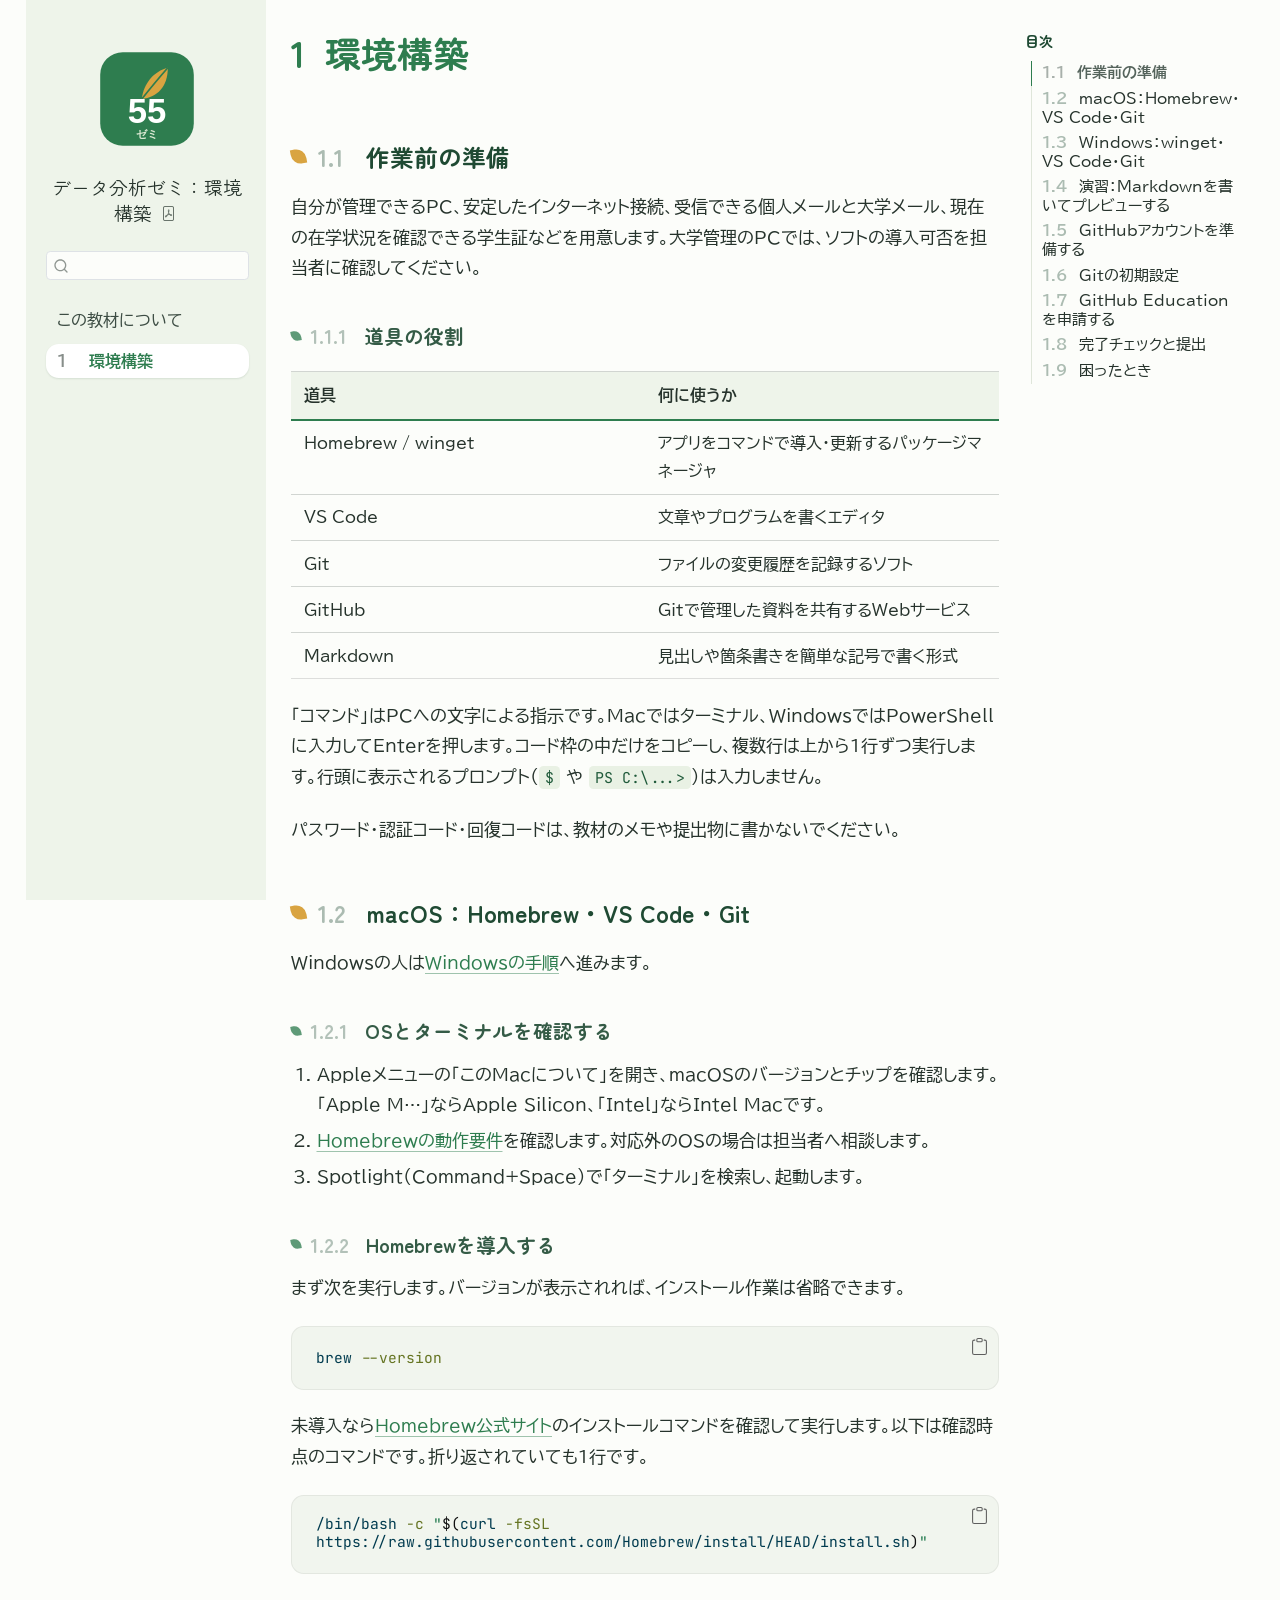
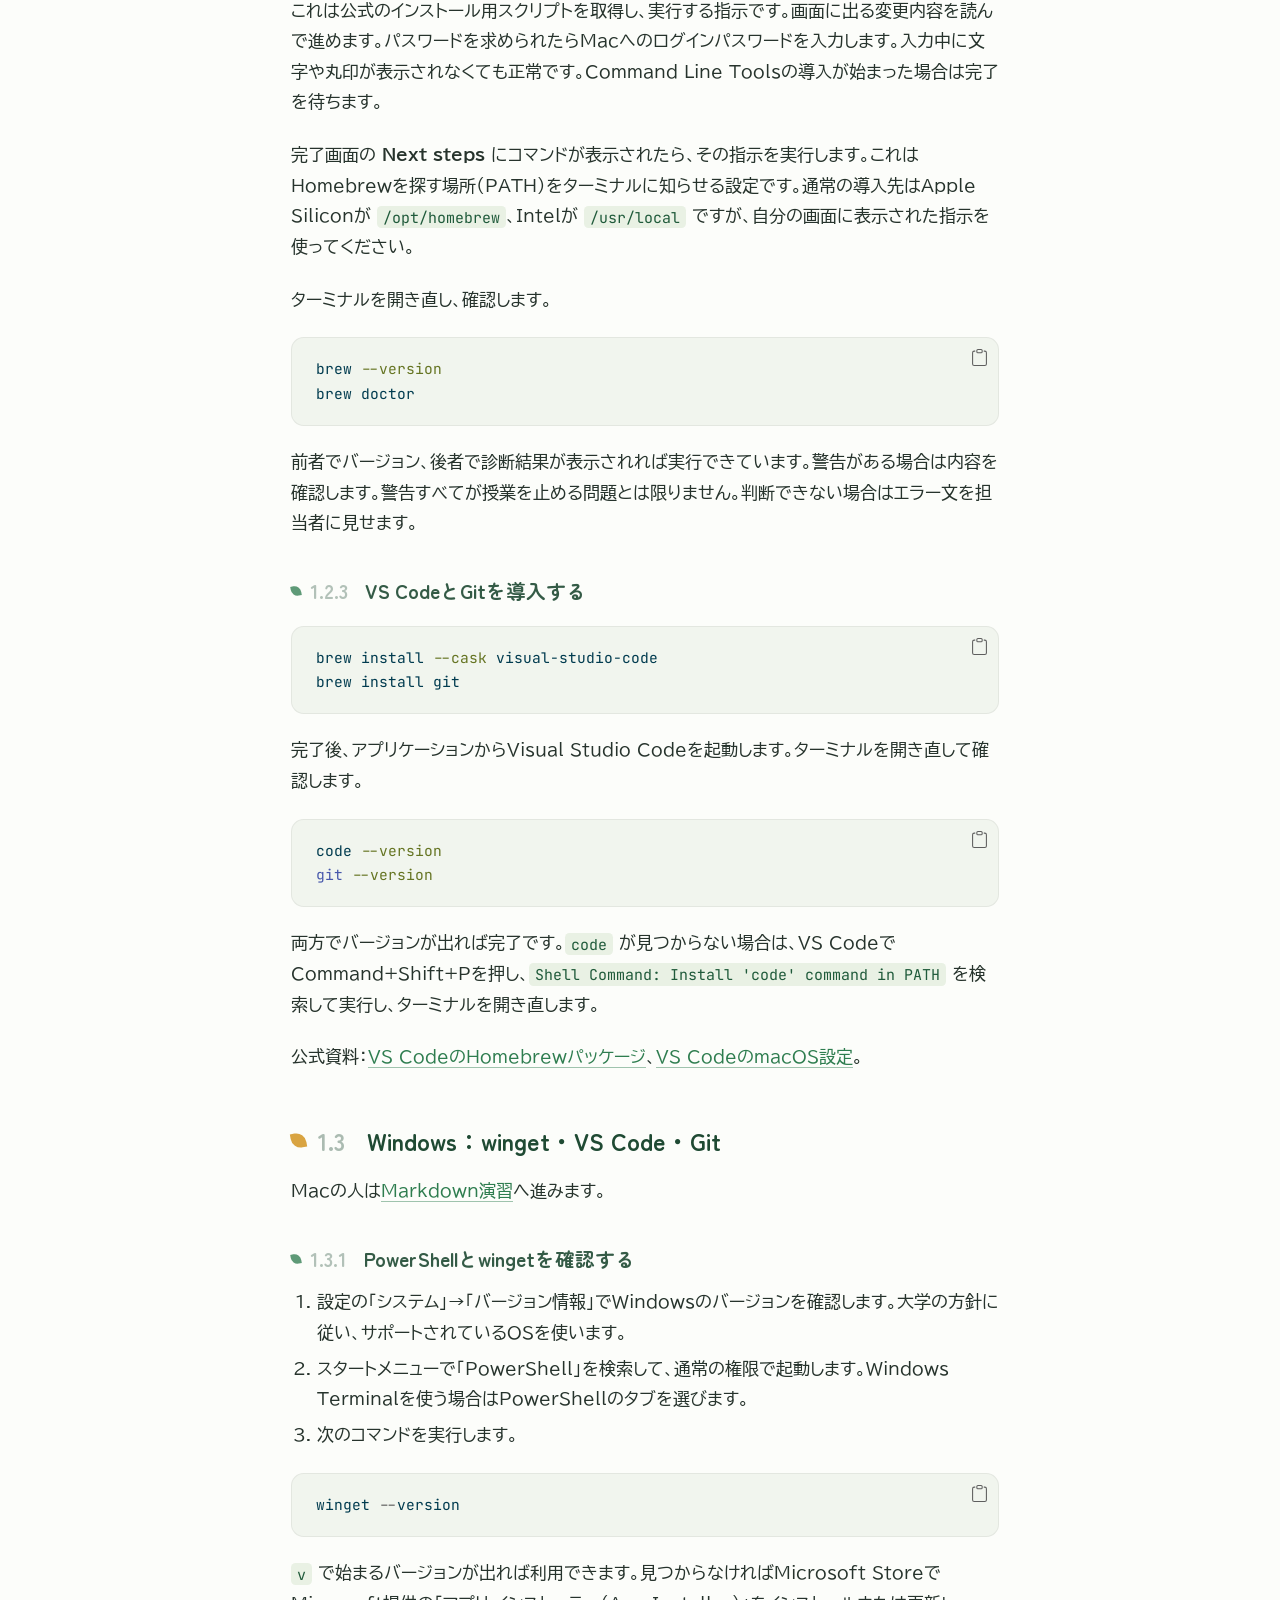
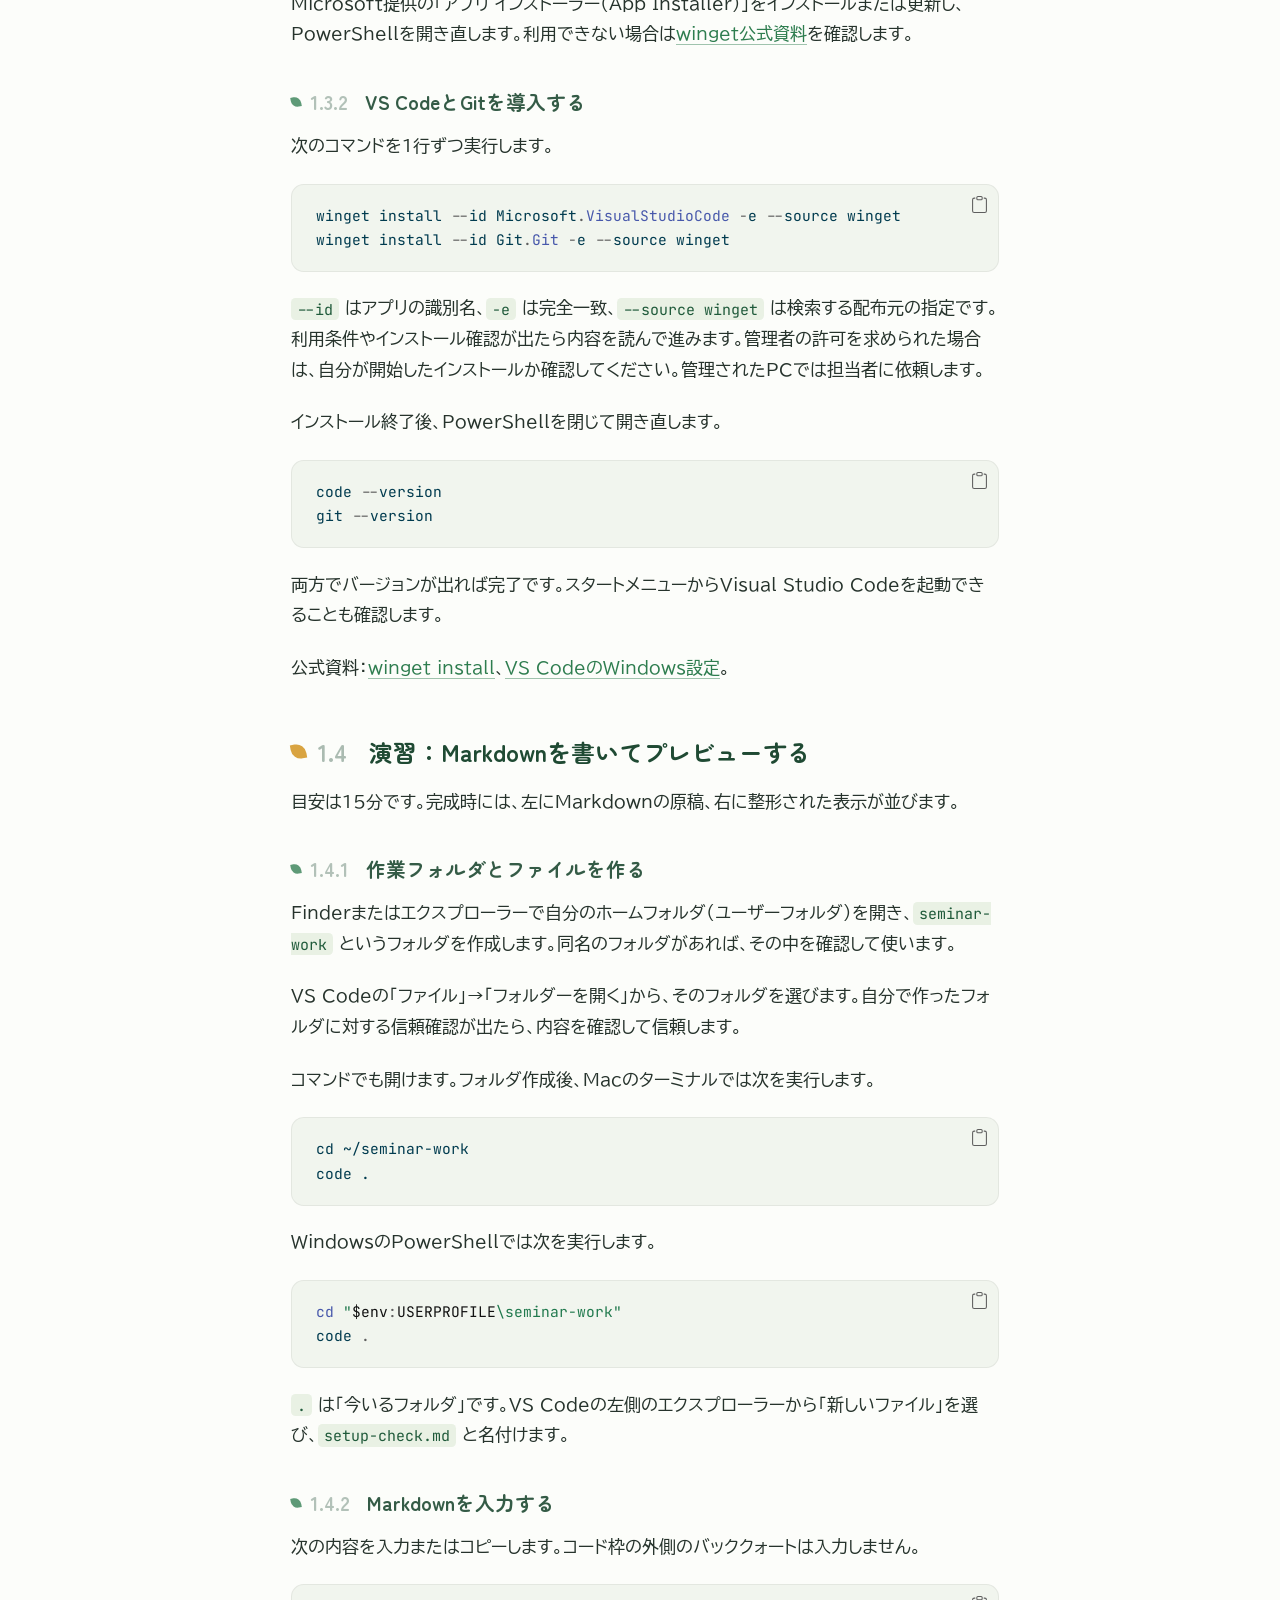
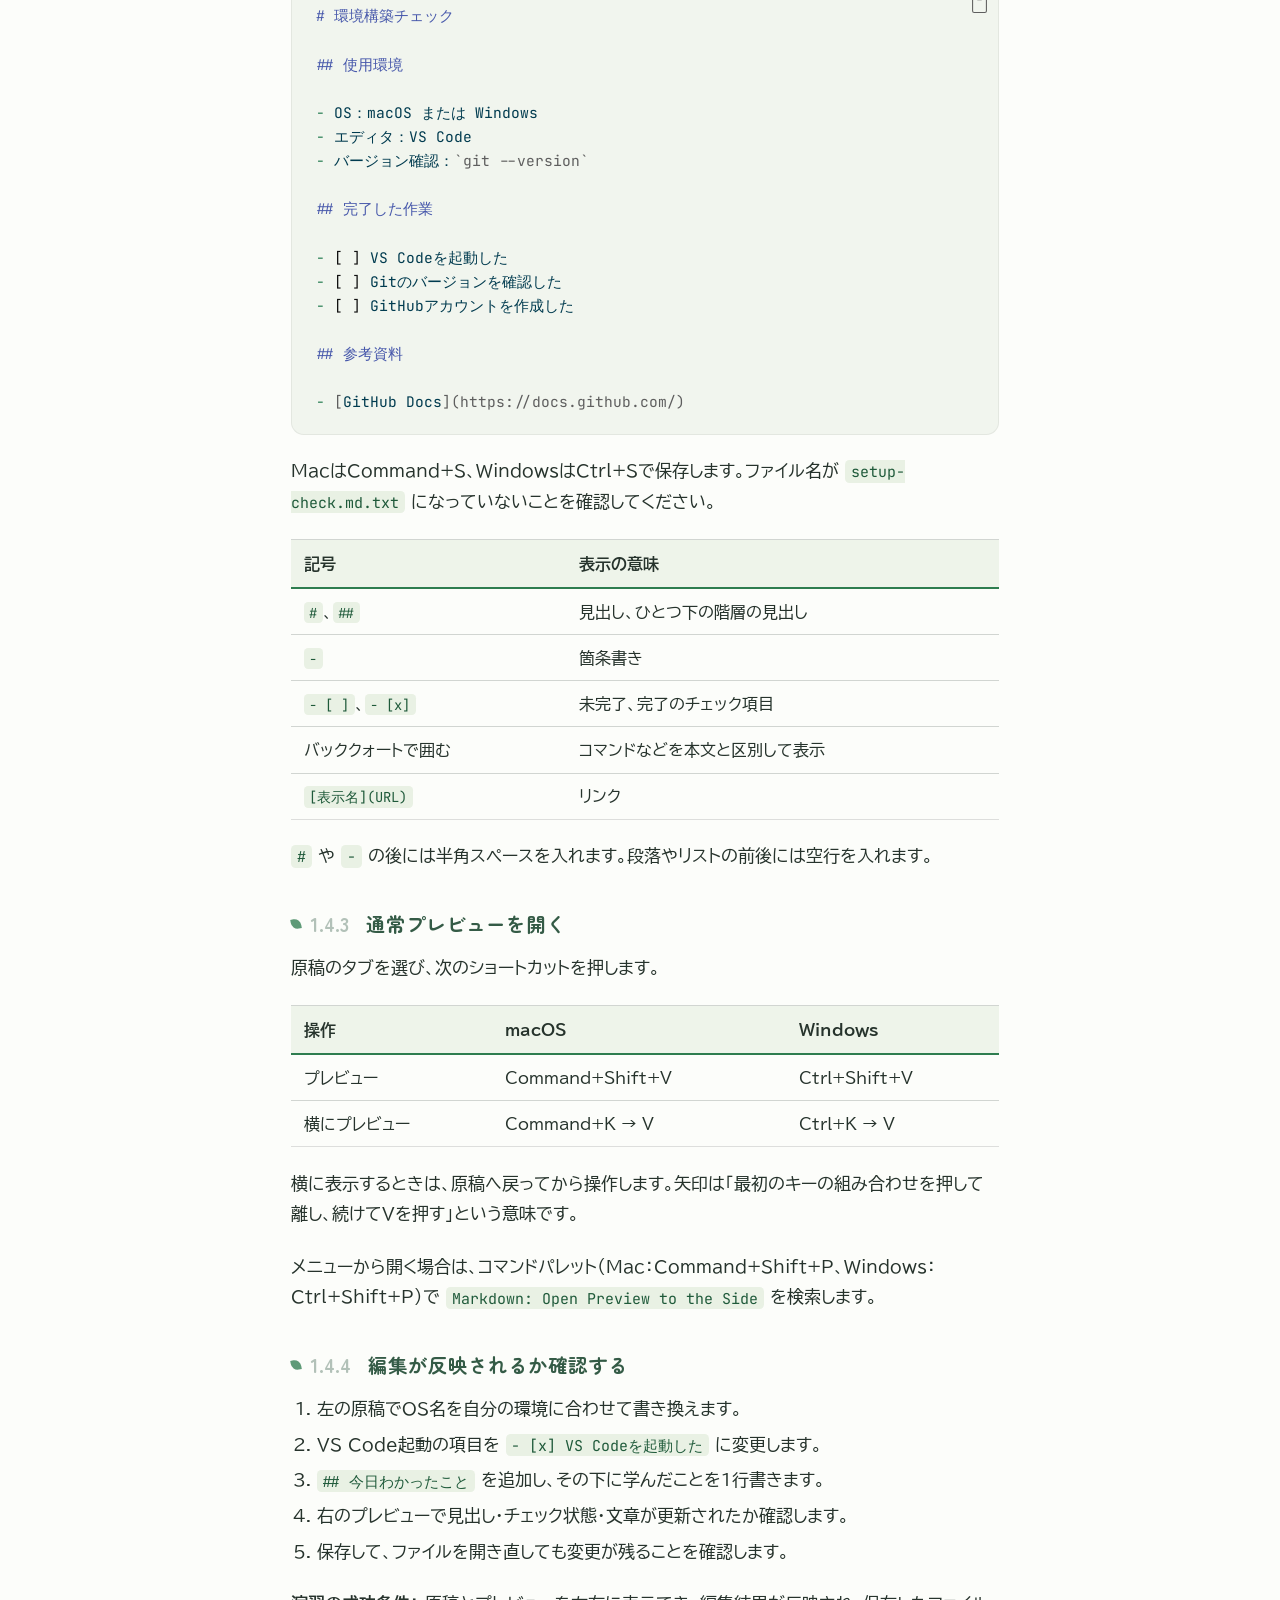
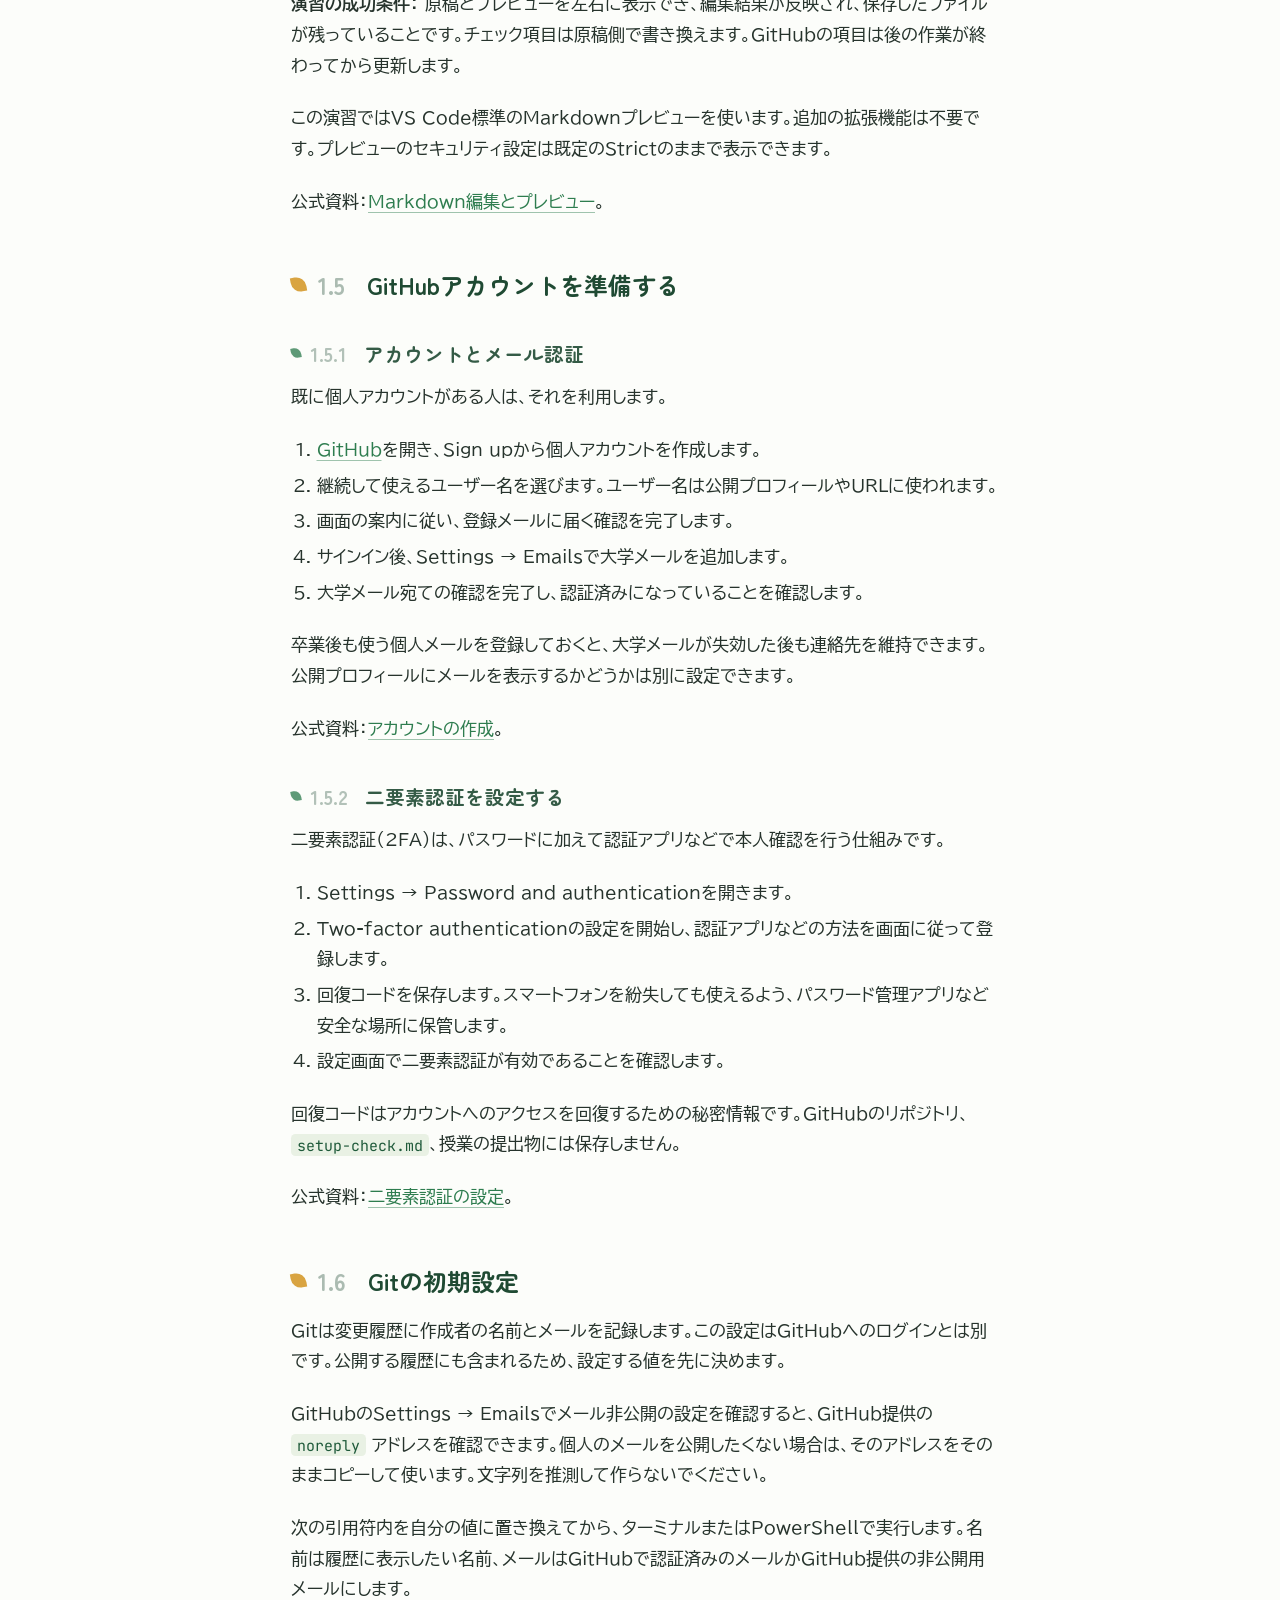
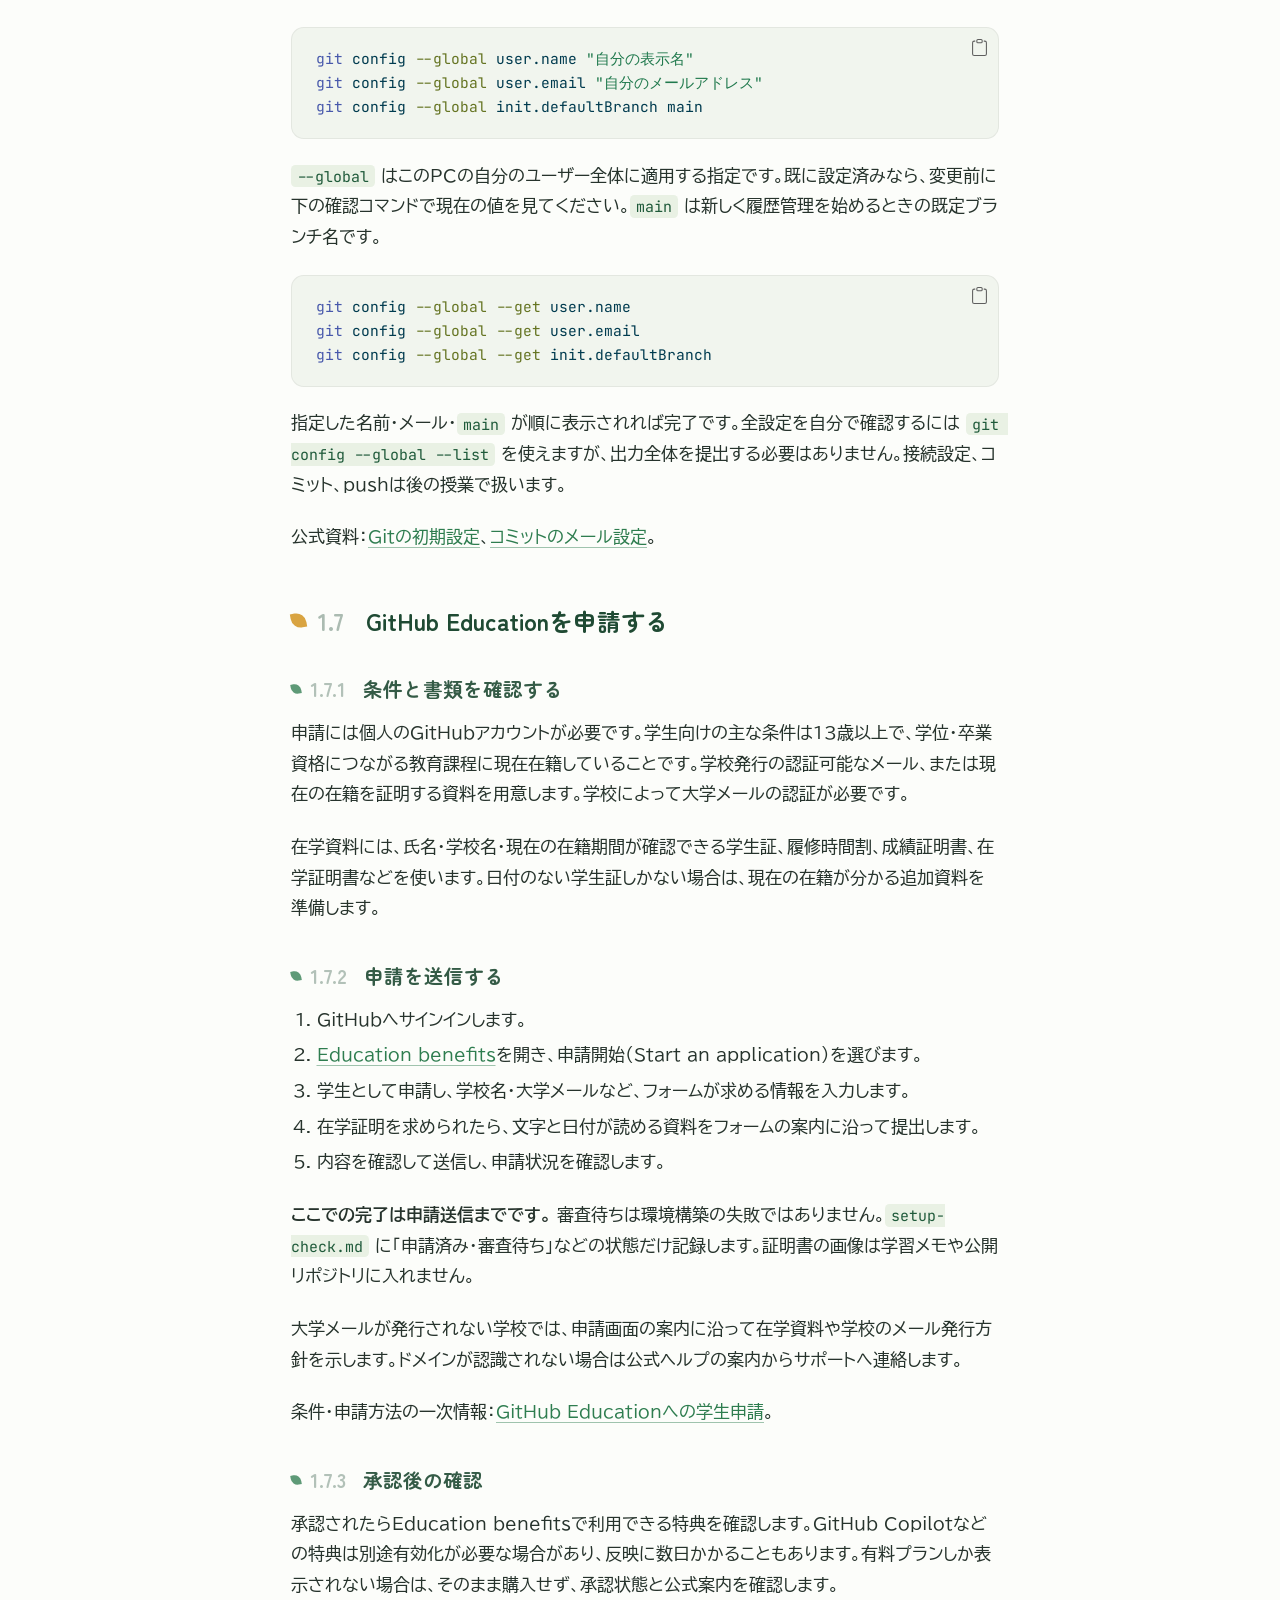
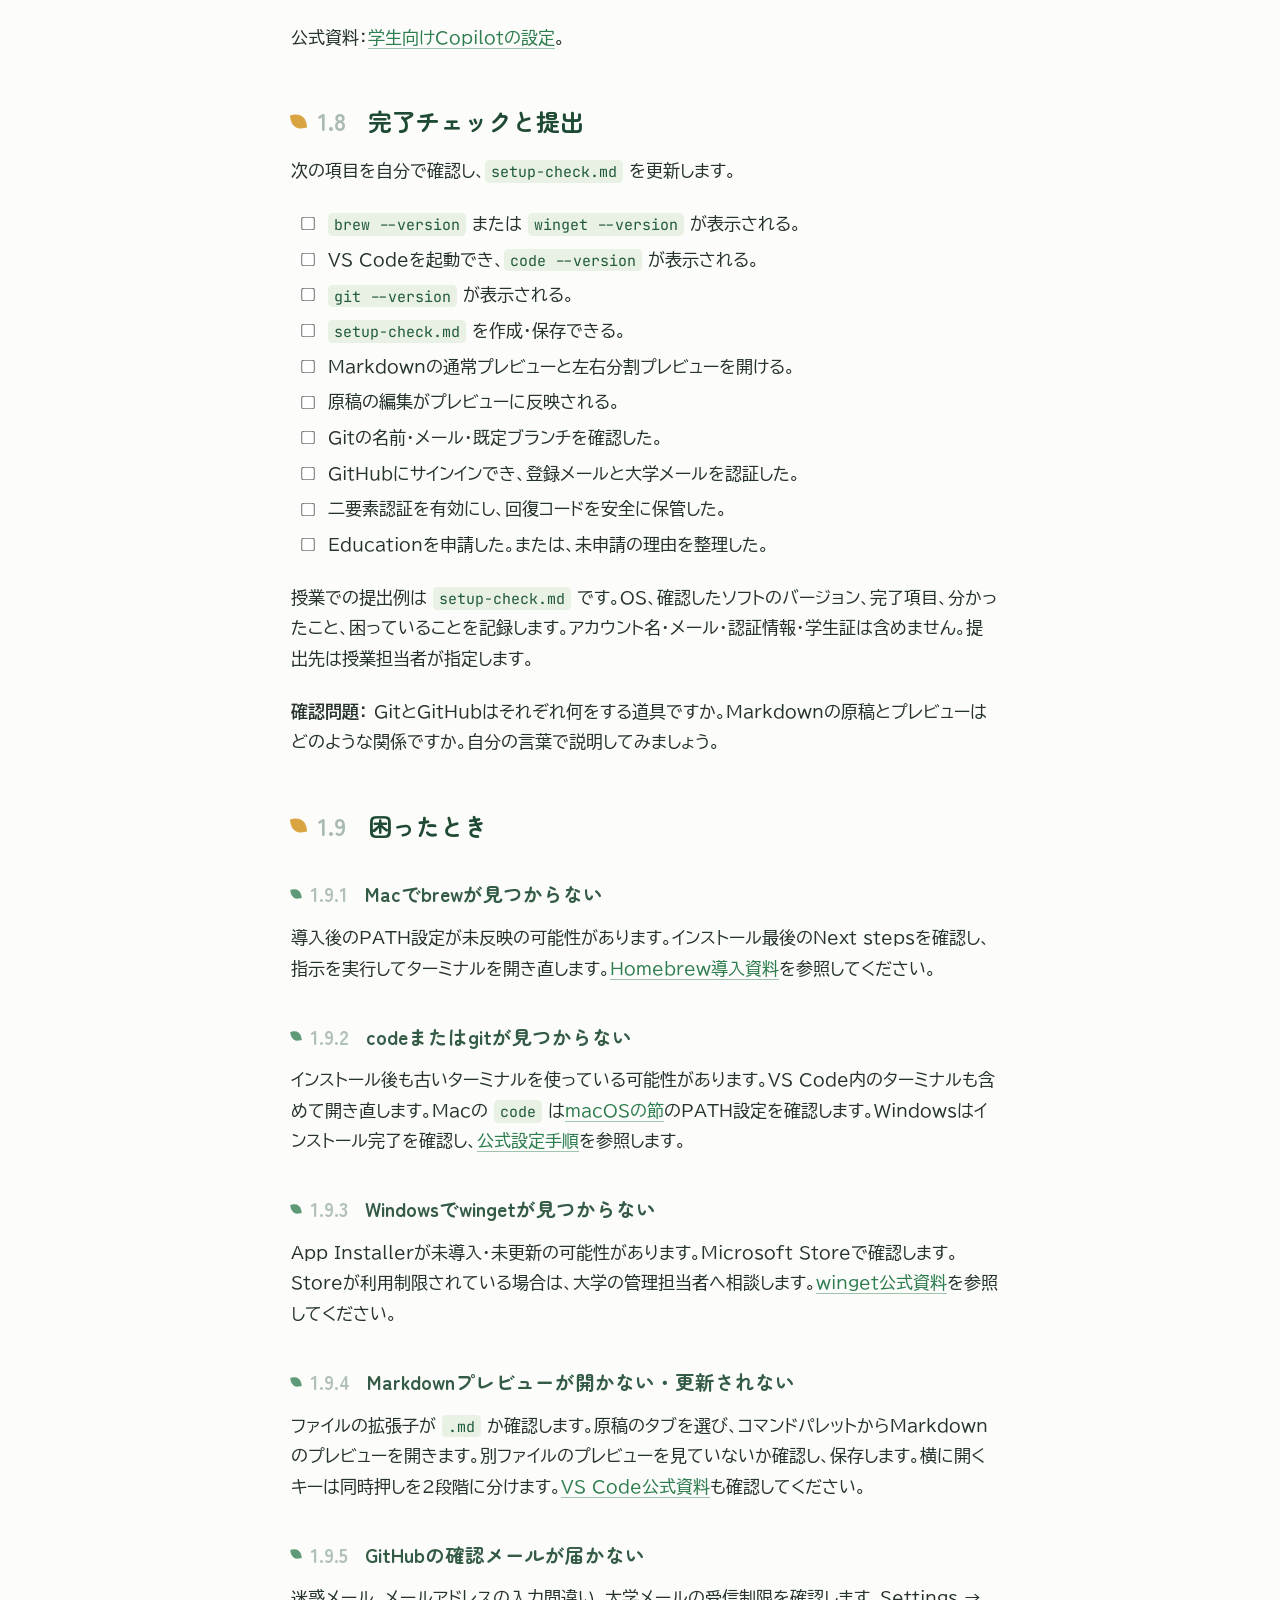
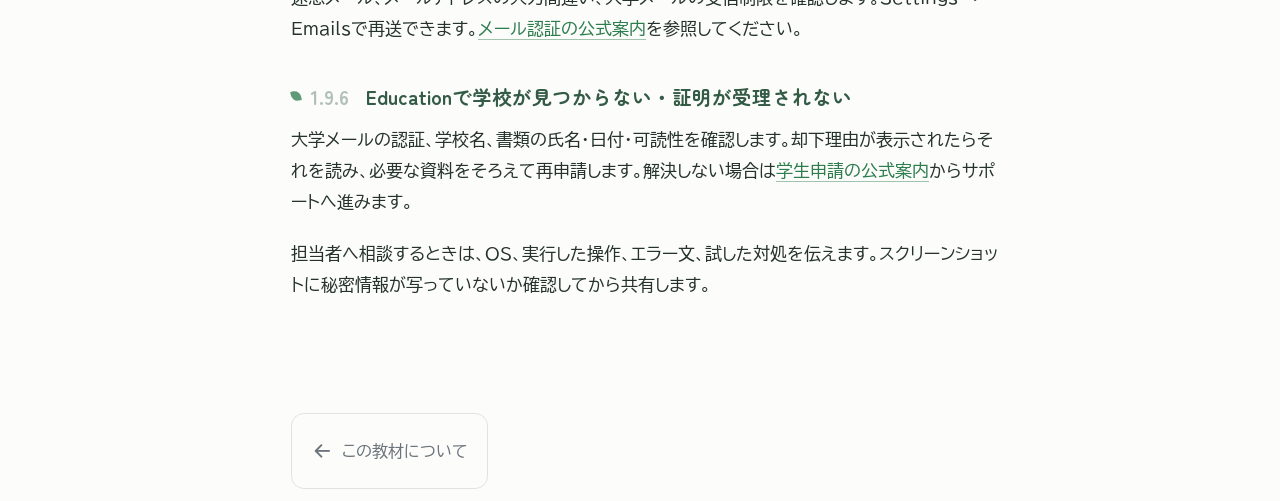
==== lesson/environment-setup.html @ b41e4daf "Publish Wakaba course website and PDF" ====
<!DOCTYPE html>
<html xmlns="http://www.w3.org/1999/xhtml" lang="ja" xml:lang="ja"><head>

<meta charset="utf-8">
<meta name="generator" content="quarto-1.10.18">

<meta name="viewport" content="width=device-width, initial-scale=1.0, user-scalable=yes">


<title>1&nbsp; 環境構築 – データ分析ゼミ：環境構築</title>
<style>
/* Default styles provided by pandoc.
** See https://pandoc.org/MANUAL.html#variables-for-html for config info.
*/
span.smallcaps{font-variant: small-caps;}
div.columns{display: flex; gap: 1.5em;}
div.column{flex: auto;}
@media screen {
div.columns{gap: min(4vw, 1.5em);}
div.column{overflow-x: auto;}
}
div.hanging-indent{margin-left: 1.5em; text-indent: -1.5em;}
ul.task-list{list-style: none;}
ul.task-list li input[type="checkbox"] {
  width: 0.8em;
  margin: 0 0.8em 0.2em -1em; /* quarto-specific, see https://github.com/quarto-dev/quarto-cli/issues/4556 */ 
  vertical-align: middle;
}
/* CSS for syntax highlighting */
html { -webkit-text-size-adjust: 100%; }
pre > code.sourceCode { white-space: pre; position: relative; }
pre > code.sourceCode > span { display: inline-block; line-height: 1.25; }
pre > code.sourceCode > span:empty { height: 1.2em; }
.sourceCode { overflow: visible; }
code.sourceCode > span { color: inherit; text-decoration: inherit; }
div.sourceCode { margin: 1em 0; }
pre.sourceCode { margin: 0; }
@media screen {
div.sourceCode { overflow: auto; }
}
@media print {
pre > code.sourceCode { white-space: pre-wrap; }
pre > code.sourceCode > span { text-indent: -5em; padding-left: 5em; }
}
pre.numberSource code
  { counter-reset: source-line 0; }
pre.numberSource code > span
  { position: relative; left: -4em; counter-increment: source-line; }
pre.numberSource code > span > a:first-child::before
  { content: counter(source-line);
    position: relative; left: -1em; text-align: right; vertical-align: baseline;
    border: none; display: inline-block;
    -webkit-touch-callout: none; -webkit-user-select: none;
    -khtml-user-select: none; -moz-user-select: none;
    -ms-user-select: none; user-select: none;
    padding: 0 4px; width: 4em;
  }
pre.numberSource { margin-left: 3em;  padding-left: 4px; }
div.sourceCode
  {   }
@media screen {
pre > code.sourceCode > span > a:first-child::before { text-decoration: underline; }
}
</style>


<script src="../site_libs/quarto-nav/quarto-nav.js"></script>
<script src="../site_libs/quarto-nav/headroom.min.js"></script>
<script src="../site_libs/clipboard/clipboard.min.js"></script>
<script src="../site_libs/quarto-search/autocomplete.umd.js"></script>
<script src="../site_libs/quarto-search/fuse.min.js"></script>
<script src="../site_libs/quarto-search/quarto-search.js"></script>
<meta name="quarto:offset" content="../">
<link href="../index.html" rel="prev">
<script src="../site_libs/quarto-html/quarto.js" type="module"></script>
<script src="../site_libs/quarto-html/tabsets/tabsets.js" type="module"></script>
<script src="../site_libs/quarto-html/popper.min.js"></script>
<script src="../site_libs/quarto-html/tippy.umd.min.js"></script>
<script src="../site_libs/quarto-html/anchor.min.js"></script>
<link href="../site_libs/quarto-html/tippy.css" rel="stylesheet">
<link href="../site_libs/quarto-html/quarto-syntax-highlighting-a277fc7c0b5572c02727048f32503fbf.css" rel="stylesheet" id="quarto-text-highlighting-styles">
<script src="../site_libs/bootstrap/bootstrap.min.js"></script>
<link href="../site_libs/bootstrap/bootstrap-icons.css" rel="stylesheet">
<link href="../site_libs/bootstrap/bootstrap-1fc17faf87dfba659ec2708af60eecc0.min.css" rel="stylesheet" append-hash="true" id="quarto-bootstrap" data-mode="light">
<script id="quarto-search-options" type="application/json">{
  "location": "sidebar",
  "copy-button": false,
  "collapse-after": 3,
  "panel-placement": "start",
  "type": "textbox",
  "limit": 50,
  "keyboard-shortcut": [
    "f",
    "/",
    "s"
  ],
  "show-item-context": false,
  "language": {
    "search-no-results-text": "一致なし",
    "search-matching-documents-text": "一致した文書",
    "search-copy-link-title": "検索へのリンクをコピー",
    "search-hide-matches-text": "追加の検索結果を非表示",
    "search-more-match-text": "追加の検索結果",
    "search-more-matches-text": "追加の検索結果",
    "search-clear-button-title": "消去",
    "search-text-placeholder": "",
    "search-detached-cancel-button-title": "取消",
    "search-submit-button-title": "検索",
    "search-label": "サーチ"
  }
}</script>


</head>

<body class="nav-sidebar floating quarto-light">

<div id="quarto-search-results"></div>
  <header id="quarto-header" class="headroom fixed-top">
  <nav class="quarto-secondary-nav">
    <div class="container-fluid d-flex">
      <button type="button" class="quarto-btn-toggle btn" data-bs-toggle="collapse" role="button" data-bs-target=".quarto-sidebar-collapse-item" aria-controls="quarto-sidebar" aria-expanded="false" aria-label="サイドバーを切り替える" onclick="if (window.quartoToggleHeadroom) { window.quartoToggleHeadroom(); }">
        <i class="bi bi-layout-text-sidebar-reverse"></i>
      </button>
        <nav class="quarto-page-breadcrumbs" aria-label="breadcrumb"><ol class="breadcrumb"><li class="breadcrumb-item"><a href="../lesson/environment-setup.html"><span class="chapter-number">1</span>&nbsp; <span class="chapter-title">環境構築</span></a></li></ol></nav>
        <a class="flex-grow-1" role="navigation" data-bs-toggle="collapse" data-bs-target=".quarto-sidebar-collapse-item" aria-controls="quarto-sidebar" aria-expanded="false" aria-label="サイドバーを切り替える" onclick="if (window.quartoToggleHeadroom) { window.quartoToggleHeadroom(); }">      
        </a>
      <button type="button" class="btn quarto-search-button" aria-label="サーチ" onclick="window.quartoOpenSearch();">
        <i class="bi bi-search"></i>
      </button>
    </div>
  </nav>
</header>
<!-- content -->
<div id="quarto-content" class="quarto-container page-columns page-rows-contents page-layout-article">
<!-- sidebar -->
  <nav id="quarto-sidebar" class="sidebar collapse collapse-horizontal quarto-sidebar-collapse-item sidebar-navigation floating overflow-auto">
    <div class="pt-lg-2 mt-2 text-left sidebar-header sidebar-header-stacked">
      <a href="../index.html" class="sidebar-logo-link">
      <img src="../images/logo-wakaba.svg" alt="" class="sidebar-logo light-content py-0 d-lg-inline d-none">
      <img src="../images/logo-wakaba.svg" alt="" class="sidebar-logo dark-content py-0 d-lg-inline d-none">
      </a>
    <div class="sidebar-title mb-0 py-0">
      <a href="../">データ分析ゼミ：環境構築</a> 
        <div class="sidebar-tools-main">
    <a href="../データ分析ゼミ：環境構築.pdf" title="Download PDF" class="quarto-navigation-tool px-1" aria-label="Download PDF"><i class="bi bi-file-pdf"></i></a>
</div>
    </div>
      </div>
        <div class="mt-2 flex-shrink-0 align-items-center">
        <div class="sidebar-search">
        <div id="quarto-search" class="" title="サーチ"></div>
        </div>
        </div>
    <div class="sidebar-menu-container"> 
    <ul class="list-unstyled mt-1">
        <li class="sidebar-item">
  <div class="sidebar-item-container"> 
  <a href="../index.html" class="sidebar-item-text sidebar-link">
 <span class="menu-text">この教材について</span></a>
  </div>
</li>
        <li class="sidebar-item">
  <div class="sidebar-item-container"> 
  <a href="../lesson/environment-setup.html" class="sidebar-item-text sidebar-link active">
 <span class="menu-text"><span class="chapter-number">1</span>&nbsp; <span class="chapter-title">環境構築</span></span></a>
  </div>
</li>
    </ul>
    </div>
</nav>
<div id="quarto-sidebar-glass" class="quarto-sidebar-collapse-item" data-bs-toggle="collapse" data-bs-target=".quarto-sidebar-collapse-item"></div>
<!-- margin-sidebar -->
    <div id="quarto-margin-sidebar" class="sidebar margin-sidebar">
        <nav id="TOC" role="doc-toc" class="toc-active">
    <h2 id="toc-title">目次</h2>
   
  <ul class="collapse">
  <li><a href="#作業前の準備" id="toc-作業前の準備" class="nav-link active" data-scroll-target="#作業前の準備"><span class="header-section-number">1.1</span> 作業前の準備</a></li>
  <li><a href="#sec-mac" id="toc-sec-mac" class="nav-link" data-scroll-target="#sec-mac"><span class="header-section-number">1.2</span> macOS：Homebrew・VS Code・Git</a></li>
  <li><a href="#sec-windows" id="toc-sec-windows" class="nav-link" data-scroll-target="#sec-windows"><span class="header-section-number">1.3</span> Windows：winget・VS Code・Git</a></li>
  <li><a href="#sec-markdown" id="toc-sec-markdown" class="nav-link" data-scroll-target="#sec-markdown"><span class="header-section-number">1.4</span> 演習：Markdownを書いてプレビューする</a></li>
  <li><a href="#sec-github" id="toc-sec-github" class="nav-link" data-scroll-target="#sec-github"><span class="header-section-number">1.5</span> GitHubアカウントを準備する</a></li>
  <li><a href="#sec-git" id="toc-sec-git" class="nav-link" data-scroll-target="#sec-git"><span class="header-section-number">1.6</span> Gitの初期設定</a></li>
  <li><a href="#github-educationを申請する" id="toc-github-educationを申請する" class="nav-link" data-scroll-target="#github-educationを申請する"><span class="header-section-number">1.7</span> GitHub Educationを申請する</a></li>
  <li><a href="#完了チェックと提出" id="toc-完了チェックと提出" class="nav-link" data-scroll-target="#完了チェックと提出"><span class="header-section-number">1.8</span> 完了チェックと提出</a></li>
  <li><a href="#困ったとき" id="toc-困ったとき" class="nav-link" data-scroll-target="#困ったとき"><span class="header-section-number">1.9</span> 困ったとき</a></li>
  </ul>
</nav>
    </div>
<!-- main -->
<main class="content" id="quarto-document-content">

<header id="title-block-header" class="quarto-title-block default">
<div class="quarto-title">
<h1 class="title"><span class="chapter-number">1</span>&nbsp; <span class="chapter-title">環境構築</span></h1>
</div>



<div class="quarto-title-meta">

    
  
    
  </div>
  


</header>


<section id="作業前の準備" class="level2" data-number="1.1">
<h2 data-number="1.1" class="anchored" data-anchor-id="作業前の準備"><span class="header-section-number">1.1</span> 作業前の準備</h2>
<p>自分が管理できるPC、安定したインターネット接続、受信できる個人メールと大学メール、現在の在学状況を確認できる学生証などを用意します。大学管理のPCでは、ソフトの導入可否を担当者に確認してください。</p>
<section id="道具の役割" class="level3" data-number="1.1.1">
<h3 data-number="1.1.1" class="anchored" data-anchor-id="道具の役割"><span class="header-section-number">1.1.1</span> 道具の役割</h3>
<table class="caption-top table">
<colgroup>
<col style="width: 50%">
<col style="width: 50%">
</colgroup>
<thead>
<tr class="header">
<th>道具</th>
<th>何に使うか</th>
</tr>
</thead>
<tbody>
<tr class="odd">
<td>Homebrew / winget</td>
<td>アプリをコマンドで導入・更新するパッケージマネージャ</td>
</tr>
<tr class="even">
<td>VS Code</td>
<td>文章やプログラムを書くエディタ</td>
</tr>
<tr class="odd">
<td>Git</td>
<td>ファイルの変更履歴を記録するソフト</td>
</tr>
<tr class="even">
<td>GitHub</td>
<td>Gitで管理した資料を共有するWebサービス</td>
</tr>
<tr class="odd">
<td>Markdown</td>
<td>見出しや箇条書きを簡単な記号で書く形式</td>
</tr>
</tbody>
</table>
<p>「コマンド」はPCへの文字による指示です。Macではターミナル、WindowsではPowerShellに入力してEnterを押します。コード枠の中だけをコピーし、複数行は上から1行ずつ実行します。行頭に表示されるプロンプト（<code>$</code> や <code>PS C:\...&gt;</code>）は入力しません。</p>
<p>パスワード・認証コード・回復コードは、教材のメモや提出物に書かないでください。</p>
</section>
</section>
<section id="sec-mac" class="level2" data-number="1.2">
<h2 data-number="1.2" class="anchored" data-anchor-id="sec-mac"><span class="header-section-number">1.2</span> macOS：Homebrew・VS Code・Git</h2>
<p>Windowsの人は<a href="#sec-windows">Windowsの手順</a>へ進みます。</p>
<section id="osとターミナルを確認する" class="level3" data-number="1.2.1">
<h3 data-number="1.2.1" class="anchored" data-anchor-id="osとターミナルを確認する"><span class="header-section-number">1.2.1</span> OSとターミナルを確認する</h3>
<ol type="1">
<li>Appleメニューの「このMacについて」を開き、macOSのバージョンとチップを確認します。「Apple M…」ならApple Silicon、「Intel」ならIntel Macです。</li>
<li><a href="https://docs.brew.sh/Installation">Homebrewの動作要件</a>を確認します。対応外のOSの場合は担当者へ相談します。</li>
<li>Spotlight（Command+Space）で「ターミナル」を検索し、起動します。</li>
</ol>
</section>
<section id="homebrewを導入する" class="level3" data-number="1.2.2">
<h3 data-number="1.2.2" class="anchored" data-anchor-id="homebrewを導入する"><span class="header-section-number">1.2.2</span> Homebrewを導入する</h3>
<p>まず次を実行します。バージョンが表示されれば、インストール作業は省略できます。</p>
<div class="code-copy-outer-scaffold"><div class="sourceCode" id="cb1"><pre class="sourceCode bash code-with-copy"><code class="sourceCode bash"><span id="cb1-1"><a href="#cb1-1" aria-hidden="true" tabindex="-1"></a><span class="ex">brew</span> <span class="at">--version</span></span></code></pre></div><button title="コピー" class="code-copy-button"><i class="bi"></i></button></div>
<p>未導入なら<a href="https://brew.sh/">Homebrew公式サイト</a>のインストールコマンドを確認して実行します。以下は確認時点のコマンドです。折り返されていても1行です。</p>
<div class="code-copy-outer-scaffold"><div class="sourceCode" id="cb2"><pre class="sourceCode bash code-with-copy"><code class="sourceCode bash"><span id="cb2-1"><a href="#cb2-1" aria-hidden="true" tabindex="-1"></a><span class="ex">/bin/bash</span> <span class="at">-c</span> <span class="st">"</span><span class="va">$(</span><span class="ex">curl</span> <span class="at">-fsSL</span> https://raw.githubusercontent.com/Homebrew/install/HEAD/install.sh<span class="va">)</span><span class="st">"</span></span></code></pre></div><button title="コピー" class="code-copy-button"><i class="bi"></i></button></div>
<p>これは公式のインストール用スクリプトを取得し、実行する指示です。画面に出る変更内容を読んで進めます。パスワードを求められたらMacへのログインパスワードを入力します。入力中に文字や丸印が表示されなくても正常です。Command Line Toolsの導入が始まった場合は完了を待ちます。</p>
<p>完了画面の <strong>Next steps</strong> にコマンドが表示されたら、その指示を実行します。これはHomebrewを探す場所（PATH）をターミナルに知らせる設定です。通常の導入先はApple Siliconが <code>/opt/homebrew</code>、Intelが <code>/usr/local</code> ですが、自分の画面に表示された指示を使ってください。</p>
<p>ターミナルを開き直し、確認します。</p>
<div class="code-copy-outer-scaffold"><div class="sourceCode" id="cb3"><pre class="sourceCode bash code-with-copy"><code class="sourceCode bash"><span id="cb3-1"><a href="#cb3-1" aria-hidden="true" tabindex="-1"></a><span class="ex">brew</span> <span class="at">--version</span></span>
<span id="cb3-2"><a href="#cb3-2" aria-hidden="true" tabindex="-1"></a><span class="ex">brew</span> doctor</span></code></pre></div><button title="コピー" class="code-copy-button"><i class="bi"></i></button></div>
<p>前者でバージョン、後者で診断結果が表示されれば実行できています。警告がある場合は内容を確認します。警告すべてが授業を止める問題とは限りません。判断できない場合はエラー文を担当者に見せます。</p>
</section>
<section id="vs-codeとgitを導入する" class="level3" data-number="1.2.3">
<h3 data-number="1.2.3" class="anchored" data-anchor-id="vs-codeとgitを導入する"><span class="header-section-number">1.2.3</span> VS CodeとGitを導入する</h3>
<div class="code-copy-outer-scaffold"><div class="sourceCode" id="cb4"><pre class="sourceCode bash code-with-copy"><code class="sourceCode bash"><span id="cb4-1"><a href="#cb4-1" aria-hidden="true" tabindex="-1"></a><span class="ex">brew</span> install <span class="at">--cask</span> visual-studio-code</span>
<span id="cb4-2"><a href="#cb4-2" aria-hidden="true" tabindex="-1"></a><span class="ex">brew</span> install git</span></code></pre></div><button title="コピー" class="code-copy-button"><i class="bi"></i></button></div>
<p>完了後、アプリケーションからVisual Studio Codeを起動します。ターミナルを開き直して確認します。</p>
<div class="code-copy-outer-scaffold"><div class="sourceCode" id="cb5"><pre class="sourceCode bash code-with-copy"><code class="sourceCode bash"><span id="cb5-1"><a href="#cb5-1" aria-hidden="true" tabindex="-1"></a><span class="ex">code</span> <span class="at">--version</span></span>
<span id="cb5-2"><a href="#cb5-2" aria-hidden="true" tabindex="-1"></a><span class="fu">git</span> <span class="at">--version</span></span></code></pre></div><button title="コピー" class="code-copy-button"><i class="bi"></i></button></div>
<p>両方でバージョンが出れば完了です。<code>code</code> が見つからない場合は、VS CodeでCommand+Shift+Pを押し、<code>Shell Command: Install 'code' command in PATH</code> を検索して実行し、ターミナルを開き直します。</p>
<p>公式資料：<a href="https://formulae.brew.sh/cask/visual-studio-code">VS CodeのHomebrewパッケージ</a>、<a href="https://code.visualstudio.com/docs/setup/mac">VS CodeのmacOS設定</a>。</p>
</section>
</section>
<section id="sec-windows" class="level2" data-number="1.3">
<h2 data-number="1.3" class="anchored" data-anchor-id="sec-windows"><span class="header-section-number">1.3</span> Windows：winget・VS Code・Git</h2>
<p>Macの人は<a href="#sec-markdown">Markdown演習</a>へ進みます。</p>
<section id="powershellとwingetを確認する" class="level3" data-number="1.3.1">
<h3 data-number="1.3.1" class="anchored" data-anchor-id="powershellとwingetを確認する"><span class="header-section-number">1.3.1</span> PowerShellとwingetを確認する</h3>
<ol type="1">
<li>設定の「システム」→「バージョン情報」でWindowsのバージョンを確認します。大学の方針に従い、サポートされているOSを使います。</li>
<li>スタートメニューで「PowerShell」を検索して、通常の権限で起動します。Windows Terminalを使う場合はPowerShellのタブを選びます。</li>
<li>次のコマンドを実行します。</li>
</ol>
<div class="code-copy-outer-scaffold"><div class="sourceCode" id="cb6"><pre class="sourceCode powershell code-with-copy"><code class="sourceCode powershell"><span id="cb6-1"><a href="#cb6-1" aria-hidden="true" tabindex="-1"></a>winget <span class="op">--</span>version</span></code></pre></div><button title="コピー" class="code-copy-button"><i class="bi"></i></button></div>
<p><code>v</code> で始まるバージョンが出れば利用できます。見つからなければMicrosoft StoreでMicrosoft提供の「アプリ インストーラー（App Installer）」をインストールまたは更新し、PowerShellを開き直します。利用できない場合は<a href="https://learn.microsoft.com/windows/package-manager/winget/">winget公式資料</a>を確認します。</p>
</section>
<section id="vs-codeとgitを導入する-1" class="level3" data-number="1.3.2">
<h3 data-number="1.3.2" class="anchored" data-anchor-id="vs-codeとgitを導入する-1"><span class="header-section-number">1.3.2</span> VS CodeとGitを導入する</h3>
<p>次のコマンドを1行ずつ実行します。</p>
<div class="code-copy-outer-scaffold"><div class="sourceCode" id="cb7"><pre class="sourceCode powershell code-with-copy"><code class="sourceCode powershell"><span id="cb7-1"><a href="#cb7-1" aria-hidden="true" tabindex="-1"></a>winget install <span class="op">--</span>id Microsoft<span class="op">.</span><span class="fu">VisualStudioCode</span> <span class="op">-</span>e <span class="op">--</span>source winget</span>
<span id="cb7-2"><a href="#cb7-2" aria-hidden="true" tabindex="-1"></a>winget install <span class="op">--</span>id Git<span class="op">.</span><span class="fu">Git</span> <span class="op">-</span>e <span class="op">--</span>source winget</span></code></pre></div><button title="コピー" class="code-copy-button"><i class="bi"></i></button></div>
<p><code>--id</code> はアプリの識別名、<code>-e</code> は完全一致、<code>--source winget</code> は検索する配布元の指定です。利用条件やインストール確認が出たら内容を読んで進みます。管理者の許可を求められた場合は、自分が開始したインストールか確認してください。管理されたPCでは担当者に依頼します。</p>
<p>インストール終了後、PowerShellを閉じて開き直します。</p>
<div class="code-copy-outer-scaffold"><div class="sourceCode" id="cb8"><pre class="sourceCode powershell code-with-copy"><code class="sourceCode powershell"><span id="cb8-1"><a href="#cb8-1" aria-hidden="true" tabindex="-1"></a>code <span class="op">--</span>version</span>
<span id="cb8-2"><a href="#cb8-2" aria-hidden="true" tabindex="-1"></a>git <span class="op">--</span>version</span></code></pre></div><button title="コピー" class="code-copy-button"><i class="bi"></i></button></div>
<p>両方でバージョンが出れば完了です。スタートメニューからVisual Studio Codeを起動できることも確認します。</p>
<p>公式資料：<a href="https://learn.microsoft.com/windows/package-manager/winget/install">winget install</a>、<a href="https://code.visualstudio.com/docs/setup/windows">VS CodeのWindows設定</a>。</p>
</section>
</section>
<section id="sec-markdown" class="level2" data-number="1.4">
<h2 data-number="1.4" class="anchored" data-anchor-id="sec-markdown"><span class="header-section-number">1.4</span> 演習：Markdownを書いてプレビューする</h2>
<p>目安は15分です。完成時には、左にMarkdownの原稿、右に整形された表示が並びます。</p>
<section id="作業フォルダとファイルを作る" class="level3" data-number="1.4.1">
<h3 data-number="1.4.1" class="anchored" data-anchor-id="作業フォルダとファイルを作る"><span class="header-section-number">1.4.1</span> 作業フォルダとファイルを作る</h3>
<p>Finderまたはエクスプローラーで自分のホームフォルダ（ユーザーフォルダ）を開き、<code>seminar-work</code> というフォルダを作成します。同名のフォルダがあれば、その中を確認して使います。</p>
<p>VS Codeの「ファイル」→「フォルダーを開く」から、そのフォルダを選びます。自分で作ったフォルダに対する信頼確認が出たら、内容を確認して信頼します。</p>
<p>コマンドでも開けます。フォルダ作成後、Macのターミナルでは次を実行します。</p>
<div class="code-copy-outer-scaffold"><div class="sourceCode" id="cb9"><pre class="sourceCode bash code-with-copy"><code class="sourceCode bash"><span id="cb9-1"><a href="#cb9-1" aria-hidden="true" tabindex="-1"></a><span class="bu">cd</span> ~/seminar-work</span>
<span id="cb9-2"><a href="#cb9-2" aria-hidden="true" tabindex="-1"></a><span class="ex">code</span> .</span></code></pre></div><button title="コピー" class="code-copy-button"><i class="bi"></i></button></div>
<p>WindowsのPowerShellでは次を実行します。</p>
<div class="code-copy-outer-scaffold"><div class="sourceCode" id="cb10"><pre class="sourceCode powershell code-with-copy"><code class="sourceCode powershell"><span id="cb10-1"><a href="#cb10-1" aria-hidden="true" tabindex="-1"></a><span class="fu">cd</span> <span class="st">"</span><span class="va">$env</span><span class="op">:</span><span class="va">USERPROFILE</span><span class="st">\seminar-work"</span></span>
<span id="cb10-2"><a href="#cb10-2" aria-hidden="true" tabindex="-1"></a>code <span class="op">.</span></span></code></pre></div><button title="コピー" class="code-copy-button"><i class="bi"></i></button></div>
<p><code>.</code> は「今いるフォルダ」です。VS Codeの左側のエクスプローラーから「新しいファイル」を選び、<code>setup-check.md</code> と名付けます。</p>
</section>
<section id="markdownを入力する" class="level3" data-number="1.4.2">
<h3 data-number="1.4.2" class="anchored" data-anchor-id="markdownを入力する"><span class="header-section-number">1.4.2</span> Markdownを入力する</h3>
<p>次の内容を入力またはコピーします。コード枠の外側のバッククォートは入力しません。</p>
<div class="code-copy-outer-scaffold"><div class="sourceCode" id="cb11"><pre class="sourceCode markdown code-with-copy"><code class="sourceCode markdown"><span id="cb11-1"><a href="#cb11-1" aria-hidden="true" tabindex="-1"></a><span class="fu"># 環境構築チェック</span></span>
<span id="cb11-2"><a href="#cb11-2" aria-hidden="true" tabindex="-1"></a></span>
<span id="cb11-3"><a href="#cb11-3" aria-hidden="true" tabindex="-1"></a><span class="fu">## 使用環境</span></span>
<span id="cb11-4"><a href="#cb11-4" aria-hidden="true" tabindex="-1"></a></span>
<span id="cb11-5"><a href="#cb11-5" aria-hidden="true" tabindex="-1"></a><span class="ss">- </span>OS：macOS または Windows</span>
<span id="cb11-6"><a href="#cb11-6" aria-hidden="true" tabindex="-1"></a><span class="ss">- </span>エディタ：VS Code</span>
<span id="cb11-7"><a href="#cb11-7" aria-hidden="true" tabindex="-1"></a><span class="ss">- </span>バージョン確認：<span class="in">`git --version`</span></span>
<span id="cb11-8"><a href="#cb11-8" aria-hidden="true" tabindex="-1"></a></span>
<span id="cb11-9"><a href="#cb11-9" aria-hidden="true" tabindex="-1"></a><span class="fu">## 完了した作業</span></span>
<span id="cb11-10"><a href="#cb11-10" aria-hidden="true" tabindex="-1"></a></span>
<span id="cb11-11"><a href="#cb11-11" aria-hidden="true" tabindex="-1"></a><span class="ss">- </span><span class="va">[ ]</span> VS Codeを起動した</span>
<span id="cb11-12"><a href="#cb11-12" aria-hidden="true" tabindex="-1"></a><span class="ss">- </span><span class="va">[ ]</span> Gitのバージョンを確認した</span>
<span id="cb11-13"><a href="#cb11-13" aria-hidden="true" tabindex="-1"></a><span class="ss">- </span><span class="va">[ ]</span> GitHubアカウントを作成した</span>
<span id="cb11-14"><a href="#cb11-14" aria-hidden="true" tabindex="-1"></a></span>
<span id="cb11-15"><a href="#cb11-15" aria-hidden="true" tabindex="-1"></a><span class="fu">## 参考資料</span></span>
<span id="cb11-16"><a href="#cb11-16" aria-hidden="true" tabindex="-1"></a></span>
<span id="cb11-17"><a href="#cb11-17" aria-hidden="true" tabindex="-1"></a><span class="ss">- </span><span class="co">[</span><span class="ot">GitHub Docs</span><span class="co">](https://docs.github.com/)</span></span></code></pre></div><button title="コピー" class="code-copy-button"><i class="bi"></i></button></div>
<p>MacはCommand+S、WindowsはCtrl+Sで保存します。ファイル名が <code>setup-check.md.txt</code> になっていないことを確認してください。</p>
<table class="caption-top table">
<thead>
<tr class="header">
<th>記号</th>
<th>表示の意味</th>
</tr>
</thead>
<tbody>
<tr class="odd">
<td><code>#</code>、<code>##</code></td>
<td>見出し、ひとつ下の階層の見出し</td>
</tr>
<tr class="even">
<td><code>-</code></td>
<td>箇条書き</td>
</tr>
<tr class="odd">
<td><code>- [ ]</code>、<code>- [x]</code></td>
<td>未完了、完了のチェック項目</td>
</tr>
<tr class="even">
<td>バッククォートで囲む</td>
<td>コマンドなどを本文と区別して表示</td>
</tr>
<tr class="odd">
<td><code>[表示名](URL)</code></td>
<td>リンク</td>
</tr>
</tbody>
</table>
<p><code>#</code> や <code>-</code> の後には半角スペースを入れます。段落やリストの前後には空行を入れます。</p>
</section>
<section id="通常プレビューを開く" class="level3" data-number="1.4.3">
<h3 data-number="1.4.3" class="anchored" data-anchor-id="通常プレビューを開く"><span class="header-section-number">1.4.3</span> 通常プレビューを開く</h3>
<p>原稿のタブを選び、次のショートカットを押します。</p>
<table class="caption-top table">
<thead>
<tr class="header">
<th>操作</th>
<th>macOS</th>
<th>Windows</th>
</tr>
</thead>
<tbody>
<tr class="odd">
<td>プレビュー</td>
<td>Command+Shift+V</td>
<td>Ctrl+Shift+V</td>
</tr>
<tr class="even">
<td>横にプレビュー</td>
<td>Command+K → V</td>
<td>Ctrl+K → V</td>
</tr>
</tbody>
</table>
<p>横に表示するときは、原稿へ戻ってから操作します。矢印は「最初のキーの組み合わせを押して離し、続けてVを押す」という意味です。</p>
<p>メニューから開く場合は、コマンドパレット（Mac：Command+Shift+P、Windows：Ctrl+Shift+P）で <code>Markdown: Open Preview to the Side</code> を検索します。</p>
</section>
<section id="編集が反映されるか確認する" class="level3" data-number="1.4.4">
<h3 data-number="1.4.4" class="anchored" data-anchor-id="編集が反映されるか確認する"><span class="header-section-number">1.4.4</span> 編集が反映されるか確認する</h3>
<ol type="1">
<li>左の原稿でOS名を自分の環境に合わせて書き換えます。</li>
<li>VS Code起動の項目を <code>- [x] VS Codeを起動した</code> に変更します。</li>
<li><code>## 今日わかったこと</code> を追加し、その下に学んだことを1行書きます。</li>
<li>右のプレビューで見出し・チェック状態・文章が更新されたか確認します。</li>
<li>保存して、ファイルを開き直しても変更が残ることを確認します。</li>
</ol>
<p><strong>演習の成功条件：</strong> 原稿とプレビューを左右に表示でき、編集結果が反映され、保存したファイルが残っていることです。チェック項目は原稿側で書き換えます。GitHubの項目は後の作業が終わってから更新します。</p>
<p>この演習ではVS Code標準のMarkdownプレビューを使います。追加の拡張機能は不要です。プレビューのセキュリティ設定は既定のStrictのままで表示できます。</p>
<p>公式資料：<a href="https://code.visualstudio.com/docs/languages/markdown">Markdown編集とプレビュー</a>。</p>
</section>
</section>
<section id="sec-github" class="level2" data-number="1.5">
<h2 data-number="1.5" class="anchored" data-anchor-id="sec-github"><span class="header-section-number">1.5</span> GitHubアカウントを準備する</h2>
<section id="アカウントとメール認証" class="level3" data-number="1.5.1">
<h3 data-number="1.5.1" class="anchored" data-anchor-id="アカウントとメール認証"><span class="header-section-number">1.5.1</span> アカウントとメール認証</h3>
<p>既に個人アカウントがある人は、それを利用します。</p>
<ol type="1">
<li><a href="https://github.com/">GitHub</a>を開き、Sign upから個人アカウントを作成します。</li>
<li>継続して使えるユーザー名を選びます。ユーザー名は公開プロフィールやURLに使われます。</li>
<li>画面の案内に従い、登録メールに届く確認を完了します。</li>
<li>サインイン後、Settings → Emailsで大学メールを追加します。</li>
<li>大学メール宛ての確認を完了し、認証済みになっていることを確認します。</li>
</ol>
<p>卒業後も使う個人メールを登録しておくと、大学メールが失効した後も連絡先を維持できます。公開プロフィールにメールを表示するかどうかは別に設定できます。</p>
<p>公式資料：<a href="https://docs.github.com/account-and-profile/how-tos/account-management/creating-an-account-on-github">アカウントの作成</a>。</p>
</section>
<section id="二要素認証を設定する" class="level3" data-number="1.5.2">
<h3 data-number="1.5.2" class="anchored" data-anchor-id="二要素認証を設定する"><span class="header-section-number">1.5.2</span> 二要素認証を設定する</h3>
<p>二要素認証（2FA）は、パスワードに加えて認証アプリなどで本人確認を行う仕組みです。</p>
<ol type="1">
<li>Settings → Password and authenticationを開きます。</li>
<li>Two-factor authenticationの設定を開始し、認証アプリなどの方法を画面に従って登録します。</li>
<li>回復コードを保存します。スマートフォンを紛失しても使えるよう、パスワード管理アプリなど安全な場所に保管します。</li>
<li>設定画面で二要素認証が有効であることを確認します。</li>
</ol>
<p>回復コードはアカウントへのアクセスを回復するための秘密情報です。GitHubのリポジトリ、<code>setup-check.md</code>、授業の提出物には保存しません。</p>
<p>公式資料：<a href="https://docs.github.com/en/authentication/securing-your-account-with-two-factor-authentication-2fa/configuring-two-factor-authentication">二要素認証の設定</a>。</p>
</section>
</section>
<section id="sec-git" class="level2" data-number="1.6">
<h2 data-number="1.6" class="anchored" data-anchor-id="sec-git"><span class="header-section-number">1.6</span> Gitの初期設定</h2>
<p>Gitは変更履歴に作成者の名前とメールを記録します。この設定はGitHubへのログインとは別です。公開する履歴にも含まれるため、設定する値を先に決めます。</p>
<p>GitHubのSettings → Emailsでメール非公開の設定を確認すると、GitHub提供の <code>noreply</code> アドレスを確認できます。個人のメールを公開したくない場合は、そのアドレスをそのままコピーして使います。文字列を推測して作らないでください。</p>
<p>次の引用符内を自分の値に置き換えてから、ターミナルまたはPowerShellで実行します。名前は履歴に表示したい名前、メールはGitHubで認証済みのメールかGitHub提供の非公開用メールにします。</p>
<div class="code-copy-outer-scaffold"><div class="sourceCode" id="cb12"><pre class="sourceCode bash code-with-copy"><code class="sourceCode bash"><span id="cb12-1"><a href="#cb12-1" aria-hidden="true" tabindex="-1"></a><span class="fu">git</span> config <span class="at">--global</span> user.name <span class="st">"自分の表示名"</span></span>
<span id="cb12-2"><a href="#cb12-2" aria-hidden="true" tabindex="-1"></a><span class="fu">git</span> config <span class="at">--global</span> user.email <span class="st">"自分のメールアドレス"</span></span>
<span id="cb12-3"><a href="#cb12-3" aria-hidden="true" tabindex="-1"></a><span class="fu">git</span> config <span class="at">--global</span> init.defaultBranch main</span></code></pre></div><button title="コピー" class="code-copy-button"><i class="bi"></i></button></div>
<p><code>--global</code> はこのPCの自分のユーザー全体に適用する指定です。既に設定済みなら、変更前に下の確認コマンドで現在の値を見てください。<code>main</code> は新しく履歴管理を始めるときの既定ブランチ名です。</p>
<div class="code-copy-outer-scaffold"><div class="sourceCode" id="cb13"><pre class="sourceCode bash code-with-copy"><code class="sourceCode bash"><span id="cb13-1"><a href="#cb13-1" aria-hidden="true" tabindex="-1"></a><span class="fu">git</span> config <span class="at">--global</span> <span class="at">--get</span> user.name</span>
<span id="cb13-2"><a href="#cb13-2" aria-hidden="true" tabindex="-1"></a><span class="fu">git</span> config <span class="at">--global</span> <span class="at">--get</span> user.email</span>
<span id="cb13-3"><a href="#cb13-3" aria-hidden="true" tabindex="-1"></a><span class="fu">git</span> config <span class="at">--global</span> <span class="at">--get</span> init.defaultBranch</span></code></pre></div><button title="コピー" class="code-copy-button"><i class="bi"></i></button></div>
<p>指定した名前・メール・<code>main</code> が順に表示されれば完了です。全設定を自分で確認するには <code>git config --global --list</code> を使えますが、出力全体を提出する必要はありません。接続設定、コミット、pushは後の授業で扱います。</p>
<p>公式資料：<a href="https://git-scm.com/book/en/v2/Getting-Started-First-Time-Git-Setup">Gitの初期設定</a>、<a href="https://docs.github.com/en/account-and-profile/how-tos/email-preferences/setting-your-commit-email-address">コミットのメール設定</a>。</p>
</section>
<section id="github-educationを申請する" class="level2" data-number="1.7">
<h2 data-number="1.7" class="anchored" data-anchor-id="github-educationを申請する"><span class="header-section-number">1.7</span> GitHub Educationを申請する</h2>
<section id="条件と書類を確認する" class="level3" data-number="1.7.1">
<h3 data-number="1.7.1" class="anchored" data-anchor-id="条件と書類を確認する"><span class="header-section-number">1.7.1</span> 条件と書類を確認する</h3>
<p>申請には個人のGitHubアカウントが必要です。学生向けの主な条件は13歳以上で、学位・卒業資格につながる教育課程に現在在籍していることです。学校発行の認証可能なメール、または現在の在籍を証明する資料を用意します。学校によって大学メールの認証が必要です。</p>
<p>在学資料には、氏名・学校名・現在の在籍期間が確認できる学生証、履修時間割、成績証明書、在学証明書などを使います。日付のない学生証しかない場合は、現在の在籍が分かる追加資料を準備します。</p>
</section>
<section id="申請を送信する" class="level3" data-number="1.7.2">
<h3 data-number="1.7.2" class="anchored" data-anchor-id="申請を送信する"><span class="header-section-number">1.7.2</span> 申請を送信する</h3>
<ol type="1">
<li>GitHubへサインインします。</li>
<li><a href="https://github.com/settings/education/benefits">Education benefits</a>を開き、申請開始（Start an application）を選びます。</li>
<li>学生として申請し、学校名・大学メールなど、フォームが求める情報を入力します。</li>
<li>在学証明を求められたら、文字と日付が読める資料をフォームの案内に沿って提出します。</li>
<li>内容を確認して送信し、申請状況を確認します。</li>
</ol>
<p><strong>ここでの完了は申請送信までです。</strong> 審査待ちは環境構築の失敗ではありません。<code>setup-check.md</code> に「申請済み・審査待ち」などの状態だけ記録します。証明書の画像は学習メモや公開リポジトリに入れません。</p>
<p>大学メールが発行されない学校では、申請画面の案内に沿って在学資料や学校のメール発行方針を示します。ドメインが認識されない場合は公式ヘルプの案内からサポートへ連絡します。</p>
<p>条件・申請方法の一次情報：<a href="https://docs.github.com/en/education/about-github-education/github-education-for-students/apply-to-github-education-as-a-student">GitHub Educationへの学生申請</a>。</p>
</section>
<section id="承認後の確認" class="level3" data-number="1.7.3">
<h3 data-number="1.7.3" class="anchored" data-anchor-id="承認後の確認"><span class="header-section-number">1.7.3</span> 承認後の確認</h3>
<p>承認されたらEducation benefitsで利用できる特典を確認します。GitHub Copilotなどの特典は別途有効化が必要な場合があり、反映に数日かかることもあります。有料プランしか表示されない場合は、そのまま購入せず、承認状態と公式案内を確認します。</p>
<p>公式資料：<a href="https://docs.github.com/copilot/how-tos/copilot-on-github/set-up-copilot/enable-copilot/set-up-for-students">学生向けCopilotの設定</a>。</p>
</section>
</section>
<section id="完了チェックと提出" class="level2" data-number="1.8">
<h2 data-number="1.8" class="anchored" data-anchor-id="完了チェックと提出"><span class="header-section-number">1.8</span> 完了チェックと提出</h2>
<p>次の項目を自分で確認し、<code>setup-check.md</code> を更新します。</p>
<ul class="task-list">
<li><label><input type="checkbox"><code>brew --version</code> または <code>winget --version</code> が表示される。</label></li>
<li><label><input type="checkbox">VS Codeを起動でき、<code>code --version</code> が表示される。</label></li>
<li><label><input type="checkbox"><code>git --version</code> が表示される。</label></li>
<li><label><input type="checkbox"><code>setup-check.md</code> を作成・保存できる。</label></li>
<li><label><input type="checkbox">Markdownの通常プレビューと左右分割プレビューを開ける。</label></li>
<li><label><input type="checkbox">原稿の編集がプレビューに反映される。</label></li>
<li><label><input type="checkbox">Gitの名前・メール・既定ブランチを確認した。</label></li>
<li><label><input type="checkbox">GitHubにサインインでき、登録メールと大学メールを認証した。</label></li>
<li><label><input type="checkbox">二要素認証を有効にし、回復コードを安全に保管した。</label></li>
<li><label><input type="checkbox">Educationを申請した。または、未申請の理由を整理した。</label></li>
</ul>
<p>授業での提出例は <code>setup-check.md</code> です。OS、確認したソフトのバージョン、完了項目、分かったこと、困っていることを記録します。アカウント名・メール・認証情報・学生証は含めません。提出先は授業担当者が指定します。</p>
<p><strong>確認問題：</strong> GitとGitHubはそれぞれ何をする道具ですか。Markdownの原稿とプレビューはどのような関係ですか。自分の言葉で説明してみましょう。</p>
</section>
<section id="困ったとき" class="level2" data-number="1.9">
<h2 data-number="1.9" class="anchored" data-anchor-id="困ったとき"><span class="header-section-number">1.9</span> 困ったとき</h2>
<section id="macでbrewが見つからない" class="level3" data-number="1.9.1">
<h3 data-number="1.9.1" class="anchored" data-anchor-id="macでbrewが見つからない"><span class="header-section-number">1.9.1</span> Macでbrewが見つからない</h3>
<p>導入後のPATH設定が未反映の可能性があります。インストール最後のNext stepsを確認し、指示を実行してターミナルを開き直します。<a href="https://docs.brew.sh/Installation">Homebrew導入資料</a>を参照してください。</p>
</section>
<section id="codeまたはgitが見つからない" class="level3" data-number="1.9.2">
<h3 data-number="1.9.2" class="anchored" data-anchor-id="codeまたはgitが見つからない"><span class="header-section-number">1.9.2</span> codeまたはgitが見つからない</h3>
<p>インストール後も古いターミナルを使っている可能性があります。VS Code内のターミナルも含めて開き直します。Macの <code>code</code> は<a href="#sec-mac">macOSの節</a>のPATH設定を確認します。Windowsはインストール完了を確認し、<a href="https://code.visualstudio.com/docs/setup/windows">公式設定手順</a>を参照します。</p>
</section>
<section id="windowsでwingetが見つからない" class="level3" data-number="1.9.3">
<h3 data-number="1.9.3" class="anchored" data-anchor-id="windowsでwingetが見つからない"><span class="header-section-number">1.9.3</span> Windowsでwingetが見つからない</h3>
<p>App Installerが未導入・未更新の可能性があります。Microsoft Storeで確認します。Storeが利用制限されている場合は、大学の管理担当者へ相談します。<a href="https://learn.microsoft.com/windows/package-manager/winget/">winget公式資料</a>を参照してください。</p>
</section>
<section id="markdownプレビューが開かない更新されない" class="level3" data-number="1.9.4">
<h3 data-number="1.9.4" class="anchored" data-anchor-id="markdownプレビューが開かない更新されない"><span class="header-section-number">1.9.4</span> Markdownプレビューが開かない・更新されない</h3>
<p>ファイルの拡張子が <code>.md</code> か確認します。原稿のタブを選び、コマンドパレットからMarkdownのプレビューを開きます。別ファイルのプレビューを見ていないか確認し、保存します。横に開くキーは同時押しを2段階に分けます。<a href="https://code.visualstudio.com/docs/languages/markdown">VS Code公式資料</a>も確認してください。</p>
</section>
<section id="githubの確認メールが届かない" class="level3" data-number="1.9.5">
<h3 data-number="1.9.5" class="anchored" data-anchor-id="githubの確認メールが届かない"><span class="header-section-number">1.9.5</span> GitHubの確認メールが届かない</h3>
<p>迷惑メール、メールアドレスの入力間違い、大学メールの受信制限を確認します。Settings → Emailsで再送できます。<a href="https://docs.github.com/en/account-and-profile/how-tos/email-preferences/verifying-your-email-address">メール認証の公式案内</a>を参照してください。</p>
</section>
<section id="educationで学校が見つからない証明が受理されない" class="level3" data-number="1.9.6">
<h3 data-number="1.9.6" class="anchored" data-anchor-id="educationで学校が見つからない証明が受理されない"><span class="header-section-number">1.9.6</span> Educationで学校が見つからない・証明が受理されない</h3>
<p>大学メールの認証、学校名、書類の氏名・日付・可読性を確認します。却下理由が表示されたらそれを読み、必要な資料をそろえて再申請します。解決しない場合は<a href="https://docs.github.com/en/education/about-github-education/github-education-for-students/apply-to-github-education-as-a-student">学生申請の公式案内</a>からサポートへ進みます。</p>
<p>担当者へ相談するときは、OS、実行した操作、エラー文、試した対処を伝えます。スクリーンショットに秘密情報が写っていないか確認してから共有します。</p>


</section>
</section>

</main> <!-- /main -->
<script id="quarto-html-after-body" type="application/javascript">
  window.document.addEventListener("DOMContentLoaded", function (event) {
    const icon = "";
    const anchorJS = new window.AnchorJS();
    anchorJS.options = {
      placement: 'right',
      icon: icon
    };
    anchorJS.add('.anchored');
    const isCodeAnnotation = (el) => {
      for (const clz of el.classList) {
        if (clz.startsWith('code-annotation-')) {                     
          return true;
        }
      }
      return false;
    }
    const onCopySuccess = function(e) {
      // button target
      const button = e.trigger;
      // don't keep focus
      button.blur();
      // flash "checked"
      button.classList.add('code-copy-button-checked');
      var currentTitle = button.getAttribute("title");
      button.setAttribute("title", "コピーしました");
      let tooltip;
      if (window.bootstrap) {
        button.setAttribute("data-bs-toggle", "tooltip");
        button.setAttribute("data-bs-placement", "left");
        button.setAttribute("data-bs-title", "コピーしました");
        tooltip = new bootstrap.Tooltip(button, 
          { trigger: "manual", 
            customClass: "code-copy-button-tooltip",
            offset: [0, -8]});
        tooltip.show();    
      }
      setTimeout(function() {
        if (tooltip) {
          tooltip.hide();
          button.removeAttribute("data-bs-title");
          button.removeAttribute("data-bs-toggle");
          button.removeAttribute("data-bs-placement");
        }
        button.setAttribute("title", currentTitle);
        button.classList.remove('code-copy-button-checked');
      }, 1000);
      // clear code selection
      e.clearSelection();
    }
    const getTextToCopy = function(trigger) {
      const outerScaffold = trigger.parentElement.cloneNode(true);
      const codeEl = outerScaffold.querySelector('code');
      for (const childEl of codeEl.children) {
        if (isCodeAnnotation(childEl)) {
          childEl.remove();
        }
      }
      return codeEl.innerText;
    }
    const clipboard = new window.ClipboardJS('.code-copy-button:not([data-in-quarto-modal])', {
      text: getTextToCopy
    });
    clipboard.on('success', onCopySuccess);
    if (window.document.getElementById('quarto-embedded-source-code-modal')) {
      const clipboardModal = new window.ClipboardJS('.code-copy-button[data-in-quarto-modal]', {
        text: getTextToCopy,
        container: window.document.getElementById('quarto-embedded-source-code-modal')
      });
      clipboardModal.on('success', onCopySuccess);
    }
      var localhostRegex = new RegExp(/^(?:http|https):\/\/localhost\:?[0-9]*\//);
      var mailtoRegex = new RegExp(/^mailto:/);
        var filterRegex = new RegExp('/' + window.location.host + '/');
      var isInternal = (href) => {
          return filterRegex.test(href) || localhostRegex.test(href) || mailtoRegex.test(href);
      }
      // Inspect non-navigation links and adorn them if external
     var links = window.document.querySelectorAll('a[href]:not(.nav-link):not(.navbar-brand):not(.toc-action):not(.sidebar-link):not(.sidebar-item-toggle):not(.pagination-link):not(.no-external):not([aria-hidden]):not(.dropdown-item):not(.quarto-navigation-tool):not(.about-link)');
      for (var i=0; i<links.length; i++) {
        const link = links[i];
        if (!isInternal(link.href)) {
          // undo the damage that might have been done by quarto-nav.js in the case of
          // links that we want to consider external
          if (link.dataset.originalHref !== undefined) {
            link.href = link.dataset.originalHref;
          }
        }
      }
    function tippyHover(el, contentFn, onTriggerFn, onUntriggerFn) {
      const config = {
        allowHTML: true,
        maxWidth: 500,
        delay: 100,
        arrow: false,
        appendTo: function(el) {
            return el.parentElement;
        },
        interactive: true,
        interactiveBorder: 10,
        theme: 'quarto',
        placement: 'bottom-start',
      };
      if (contentFn) {
        config.content = contentFn;
      }
      if (onTriggerFn) {
        config.onTrigger = onTriggerFn;
      }
      if (onUntriggerFn) {
        config.onUntrigger = onUntriggerFn;
      }
      window.tippy(el, config); 
    }
    const noterefs = window.document.querySelectorAll('a[role="doc-noteref"]');
    for (var i=0; i<noterefs.length; i++) {
      const ref = noterefs[i];
      tippyHover(ref, function() {
        // use id or data attribute instead here
        let href = ref.getAttribute('data-footnote-href') || ref.getAttribute('href');
        try { href = new URL(href).hash; } catch {}
        const id = href.replace(/^#\/?/, "");
        const note = window.document.getElementById(id);
        if (note) {
          return note.innerHTML;
        } else {
          return "";
        }
      });
    }
    const xrefs = window.document.querySelectorAll('a.quarto-xref');
    const processXRef = (id, note) => {
      // Strip column container classes
      const stripColumnClz = (el) => {
        el.classList.remove("page-full", "page-columns");
        if (el.children) {
          for (const child of el.children) {
            stripColumnClz(child);
          }
        }
      }
      stripColumnClz(note)
      if (id === null || id.startsWith('sec-')) {
        // Special case sections, only their first couple elements
        const container = document.createElement("div");
        if (note.children && note.children.length > 2) {
          container.appendChild(note.children[0].cloneNode(true));
          for (let i = 1; i < note.children.length; i++) {
            const child = note.children[i];
            if (child.tagName === "P" && child.innerText === "") {
              continue;
            } else {
              container.appendChild(child.cloneNode(true));
              break;
            }
          }
          if (window.Quarto?.typesetMath) {
            window.Quarto.typesetMath(container);
          }
          return container.innerHTML
        } else {
          if (window.Quarto?.typesetMath) {
            window.Quarto.typesetMath(note);
          }
          return note.innerHTML;
        }
      } else {
        // Remove any anchor links if they are present
        const anchorLink = note.querySelector('a.anchorjs-link');
        if (anchorLink) {
          anchorLink.remove();
        }
        if (window.Quarto?.typesetMath) {
          window.Quarto.typesetMath(note);
        }
        if (note.classList.contains("callout")) {
          return note.outerHTML;
        } else {
          return note.innerHTML;
        }
      }
    }
    for (var i=0; i<xrefs.length; i++) {
      const xref = xrefs[i];
      tippyHover(xref, undefined, function(instance) {
        instance.disable();
        let url = xref.getAttribute('href');
        let hash = undefined; 
        if (url.startsWith('#')) {
          hash = url;
        } else {
          try { hash = new URL(url).hash; } catch {}
        }
        if (hash) {
          const id = hash.replace(/^#\/?/, "");
          const note = window.document.getElementById(id);
          if (note !== null) {
            try {
              const html = processXRef(id, note.cloneNode(true));
              instance.setContent(html);
            } finally {
              instance.enable();
              instance.show();
            }
          } else {
            // See if we can fetch this
            fetch(url.split('#')[0])
            .then(res => res.text())
            .then(html => {
              const parser = new DOMParser();
              const htmlDoc = parser.parseFromString(html, "text/html");
              const note = htmlDoc.getElementById(id);
              if (note !== null) {
                const html = processXRef(id, note);
                instance.setContent(html);
              } 
            }).finally(() => {
              instance.enable();
              instance.show();
            });
          }
        } else {
          // See if we can fetch a full url (with no hash to target)
          // This is a special case and we should probably do some content thinning / targeting
          fetch(url)
          .then(res => res.text())
          .then(html => {
            const parser = new DOMParser();
            const htmlDoc = parser.parseFromString(html, "text/html");
            const note = htmlDoc.querySelector('main.content');
            if (note !== null) {
              // This should only happen for chapter cross references
              // (since there is no id in the URL)
              // remove the first header
              if (note.children.length > 0 && note.children[0].tagName === "HEADER") {
                note.children[0].remove();
              }
              const html = processXRef(null, note);
              instance.setContent(html);
            } 
          }).finally(() => {
            instance.enable();
            instance.show();
          });
        }
      }, function(instance) {
      });
    }
        let selectedAnnoteEl;
        const selectorForAnnotation = ( cell, annotation) => {
          let cellAttr = 'data-code-cell="' + cell + '"';
          let lineAttr = 'data-code-annotation="' +  annotation + '"';
          const selector = 'span[' + cellAttr + '][' + lineAttr + ']';
          return selector;
        }
        const selectCodeLines = (annoteEl) => {
          const doc = window.document;
          const targetCell = annoteEl.getAttribute("data-target-cell");
          const targetAnnotation = annoteEl.getAttribute("data-target-annotation");
          const annoteSpan = window.document.querySelector(selectorForAnnotation(targetCell, targetAnnotation));
          const lines = annoteSpan.getAttribute("data-code-lines").split(",");
          const lineIds = lines.map((line) => {
            return targetCell + "-" + line;
          })
          let top = null;
          let height = null;
          let parent = null;
          if (lineIds.length > 0) {
              //compute the position of the single el (top and bottom and make a div)
              const el = window.document.getElementById(lineIds[0]);
              top = el.offsetTop;
              height = el.offsetHeight;
              parent = el.parentElement.parentElement;
            if (lineIds.length > 1) {
              const lastEl = window.document.getElementById(lineIds[lineIds.length - 1]);
              const bottom = lastEl.offsetTop + lastEl.offsetHeight;
              height = bottom - top;
            }
            if (top !== null && height !== null && parent !== null) {
              // cook up a div (if necessary) and position it 
              let div = window.document.getElementById("code-annotation-line-highlight");
              if (div === null) {
                div = window.document.createElement("div");
                div.setAttribute("id", "code-annotation-line-highlight");
                div.style.position = 'absolute';
                parent.appendChild(div);
              }
              div.style.top = top - 2 + "px";
              div.style.height = height + 4 + "px";
              div.style.left = 0;
              let gutterDiv = window.document.getElementById("code-annotation-line-highlight-gutter");
              if (gutterDiv === null) {
                gutterDiv = window.document.createElement("div");
                gutterDiv.setAttribute("id", "code-annotation-line-highlight-gutter");
                gutterDiv.style.position = 'absolute';
                const codeCell = window.document.getElementById(targetCell);
                const gutter = codeCell.querySelector('.code-annotation-gutter');
                gutter.appendChild(gutterDiv);
              }
              gutterDiv.style.top = top - 2 + "px";
              gutterDiv.style.height = height + 4 + "px";
            }
            selectedAnnoteEl = annoteEl;
          }
        };
        const unselectCodeLines = () => {
          const elementsIds = ["code-annotation-line-highlight", "code-annotation-line-highlight-gutter"];
          elementsIds.forEach((elId) => {
            const div = window.document.getElementById(elId);
            if (div) {
              div.remove();
            }
          });
          selectedAnnoteEl = undefined;
        };
          // Handle positioning of the toggle
      window.addEventListener(
        "resize",
        throttle(() => {
          elRect = undefined;
          if (selectedAnnoteEl) {
            selectCodeLines(selectedAnnoteEl);
          }
        }, 10)
      );
      function throttle(fn, ms) {
      let throttle = false;
      let timer;
        return (...args) => {
          if(!throttle) { // first call gets through
              fn.apply(this, args);
              throttle = true;
          } else { // all the others get throttled
              if(timer) clearTimeout(timer); // cancel #2
              timer = setTimeout(() => {
                fn.apply(this, args);
                timer = throttle = false;
              }, ms);
          }
        };
      }
        // Attach click handler to the DT
        const annoteDls = window.document.querySelectorAll('dt[data-target-cell]');
        for (const annoteDlNode of annoteDls) {
          annoteDlNode.addEventListener('click', (event) => {
            const clickedEl = event.target;
            if (clickedEl !== selectedAnnoteEl) {
              unselectCodeLines();
              const activeEl = window.document.querySelector('dt[data-target-cell].code-annotation-active');
              if (activeEl) {
                activeEl.classList.remove('code-annotation-active');
              }
              selectCodeLines(clickedEl);
              clickedEl.classList.add('code-annotation-active');
            } else {
              // Unselect the line
              unselectCodeLines();
              clickedEl.classList.remove('code-annotation-active');
            }
          });
        }
    const findCites = (el) => {
      const parentEl = el.parentElement;
      if (parentEl) {
        const cites = parentEl.dataset.cites;
        if (cites) {
          return {
            el,
            cites: cites.split(' ')
          };
        } else {
          return findCites(el.parentElement)
        }
      } else {
        return undefined;
      }
    };
    var bibliorefs = window.document.querySelectorAll('a[role="doc-biblioref"]');
    for (var i=0; i<bibliorefs.length; i++) {
      const ref = bibliorefs[i];
      const citeInfo = findCites(ref);
      if (citeInfo) {
        tippyHover(citeInfo.el, function() {
          var popup = window.document.createElement('div');
          citeInfo.cites.forEach(function(cite) {
            var citeDiv = window.document.createElement('div');
            citeDiv.classList.add('hanging-indent');
            citeDiv.classList.add('csl-entry');
            var biblioDiv = window.document.getElementById('ref-' + cite);
            if (biblioDiv) {
              citeDiv.innerHTML = biblioDiv.innerHTML;
            }
            popup.appendChild(citeDiv);
          });
          return popup.innerHTML;
        });
      }
    }
  });
  </script>
<nav class="page-navigation">
  <div class="nav-page nav-page-previous">
      <a href="../index.html" class="pagination-link" aria-label="この教材について">
        <i class="bi bi-arrow-left-short"></i> <span class="nav-page-text">この教材について</span>
      </a>          
  </div>
  <div class="nav-page nav-page-next">
  </div>
</nav>
</div> <!-- /content -->




</body></html>
---- site_libs/quarto-html/tippy.css ----
.tippy-box[data-animation=fade][data-state=hidden]{opacity:0}[data-tippy-root]{max-width:calc(100vw - 10px)}.tippy-box{position:relative;background-color:#333;color:#fff;border-radius:4px;font-size:14px;line-height:1.4;white-space:normal;outline:0;transition-property:transform,visibility,opacity}.tippy-box[data-placement^=top]>.tippy-arrow{bottom:0}.tippy-box[data-placement^=top]>.tippy-arrow:before{bottom:-7px;left:0;border-width:8px 8px 0;border-top-color:initial;transform-origin:center top}.tippy-box[data-placement^=bottom]>.tippy-arrow{top:0}.tippy-box[data-placement^=bottom]>.tippy-arrow:before{top:-7px;left:0;border-width:0 8px 8px;border-bottom-color:initial;transform-origin:center bottom}.tippy-box[data-placement^=left]>.tippy-arrow{right:0}.tippy-box[data-placement^=left]>.tippy-arrow:before{border-width:8px 0 8px 8px;border-left-color:initial;right:-7px;transform-origin:center left}.tippy-box[data-placement^=right]>.tippy-arrow{left:0}.tippy-box[data-placement^=right]>.tippy-arrow:before{left:-7px;border-width:8px 8px 8px 0;border-right-color:initial;transform-origin:center right}.tippy-box[data-inertia][data-state=visible]{transition-timing-function:cubic-bezier(.54,1.5,.38,1.11)}.tippy-arrow{width:16px;height:16px;color:#333}.tippy-arrow:before{content:"";position:absolute;border-color:transparent;border-style:solid}.tippy-content{position:relative;padding:5px 9px;z-index:1}
---- site_libs/quarto-html/quarto-syntax-highlighting-a277fc7c0b5572c02727048f32503fbf.css ----
/* quarto syntax highlight colors */
:root {
  --quarto-hl-ot-color: #003B4F;
  --quarto-hl-at-color: #657422;
  --quarto-hl-ss-color: #20794D;
  --quarto-hl-an-color: #5E5E5E;
  --quarto-hl-fu-color: #4758AB;
  --quarto-hl-st-color: #20794D;
  --quarto-hl-cf-color: #003B4F;
  --quarto-hl-op-color: #5E5E5E;
  --quarto-hl-er-color: #AD0000;
  --quarto-hl-bn-color: #AD0000;
  --quarto-hl-al-color: #AD0000;
  --quarto-hl-va-color: #111111;
  --quarto-hl-bu-color: inherit;
  --quarto-hl-ex-color: inherit;
  --quarto-hl-pp-color: #AD0000;
  --quarto-hl-in-color: #5E5E5E;
  --quarto-hl-vs-color: #20794D;
  --quarto-hl-wa-color: #5E5E5E;
  --quarto-hl-do-color: #5E5E5E;
  --quarto-hl-im-color: #00769E;
  --quarto-hl-ch-color: #20794D;
  --quarto-hl-dt-color: #AD0000;
  --quarto-hl-fl-color: #AD0000;
  --quarto-hl-co-color: #5E5E5E;
  --quarto-hl-cv-color: #5E5E5E;
  --quarto-hl-cn-color: #8f5902;
  --quarto-hl-sc-color: #5E5E5E;
  --quarto-hl-dv-color: #AD0000;
  --quarto-hl-kw-color: #003B4F;
}

/* other quarto variables */
:root {
  --quarto-font-monospace: "JetBrains Mono", "SFMono-Regular", Menlo, Consolas, monospace;
}

/* syntax highlight based on Pandoc's rules */
pre > code.sourceCode > span {
  color: #003B4F;
}

code.sourceCode > span {
  color: #003B4F;
}

div.sourceCode,
div.sourceCode pre.sourceCode {
  color: #003B4F;
}

/* Normal */
code span {
  color: #003B4F;
}

/* Alert */
code span.al {
  color: #AD0000;
  font-style: inherit;
}

/* Annotation */
code span.an {
  color: #5E5E5E;
  font-style: inherit;
}

/* Attribute */
code span.at {
  color: #657422;
  font-style: inherit;
}

/* BaseN */
code span.bn {
  color: #AD0000;
  font-style: inherit;
}

/* BuiltIn */
code span.bu {
  font-style: inherit;
}

/* ControlFlow */
code span.cf {
  color: #003B4F;
  font-weight: bold;
  font-style: inherit;
}

/* Char */
code span.ch {
  color: #20794D;
  font-style: inherit;
}

/* Constant */
code span.cn {
  color: #8f5902;
  font-style: inherit;
}

/* Comment */
code span.co {
  color: #5E5E5E;
  font-style: inherit;
}

/* CommentVar */
code span.cv {
  color: #5E5E5E;
  font-style: italic;
}

/* Documentation */
code span.do {
  color: #5E5E5E;
  font-style: italic;
}

/* DataType */
code span.dt {
  color: #AD0000;
  font-style: inherit;
}

/* DecVal */
code span.dv {
  color: #AD0000;
  font-style: inherit;
}

/* Error */
code span.er {
  color: #AD0000;
  font-style: inherit;
}

/* Extension */
code span.ex {
  font-style: inherit;
}

/* Float */
code span.fl {
  color: #AD0000;
  font-style: inherit;
}

/* Function */
code span.fu {
  color: #4758AB;
  font-style: inherit;
}

/* Import */
code span.im {
  color: #00769E;
  font-style: inherit;
}

/* Information */
code span.in {
  color: #5E5E5E;
  font-style: inherit;
}

/* Keyword */
code span.kw {
  color: #003B4F;
  font-weight: bold;
  font-style: inherit;
}

/* Operator */
code span.op {
  color: #5E5E5E;
  font-style: inherit;
}

/* Other */
code span.ot {
  color: #003B4F;
  font-style: inherit;
}

/* Preprocessor */
code span.pp {
  color: #AD0000;
  font-style: inherit;
}

/* SpecialChar */
code span.sc {
  color: #5E5E5E;
  font-style: inherit;
}

/* SpecialString */
code span.ss {
  color: #20794D;
  font-style: inherit;
}

/* String */
code span.st {
  color: #20794D;
  font-style: inherit;
}

/* Variable */
code span.va {
  color: #111111;
  font-style: inherit;
}

/* VerbatimString */
code span.vs {
  color: #20794D;
  font-style: inherit;
}

/* Warning */
code span.wa {
  color: #5E5E5E;
  font-style: italic;
}

.prevent-inlining {
  content: "</";
}

/*# sourceMappingURL=e1b027b9bc30bdf10520621774af0e83.css.map */
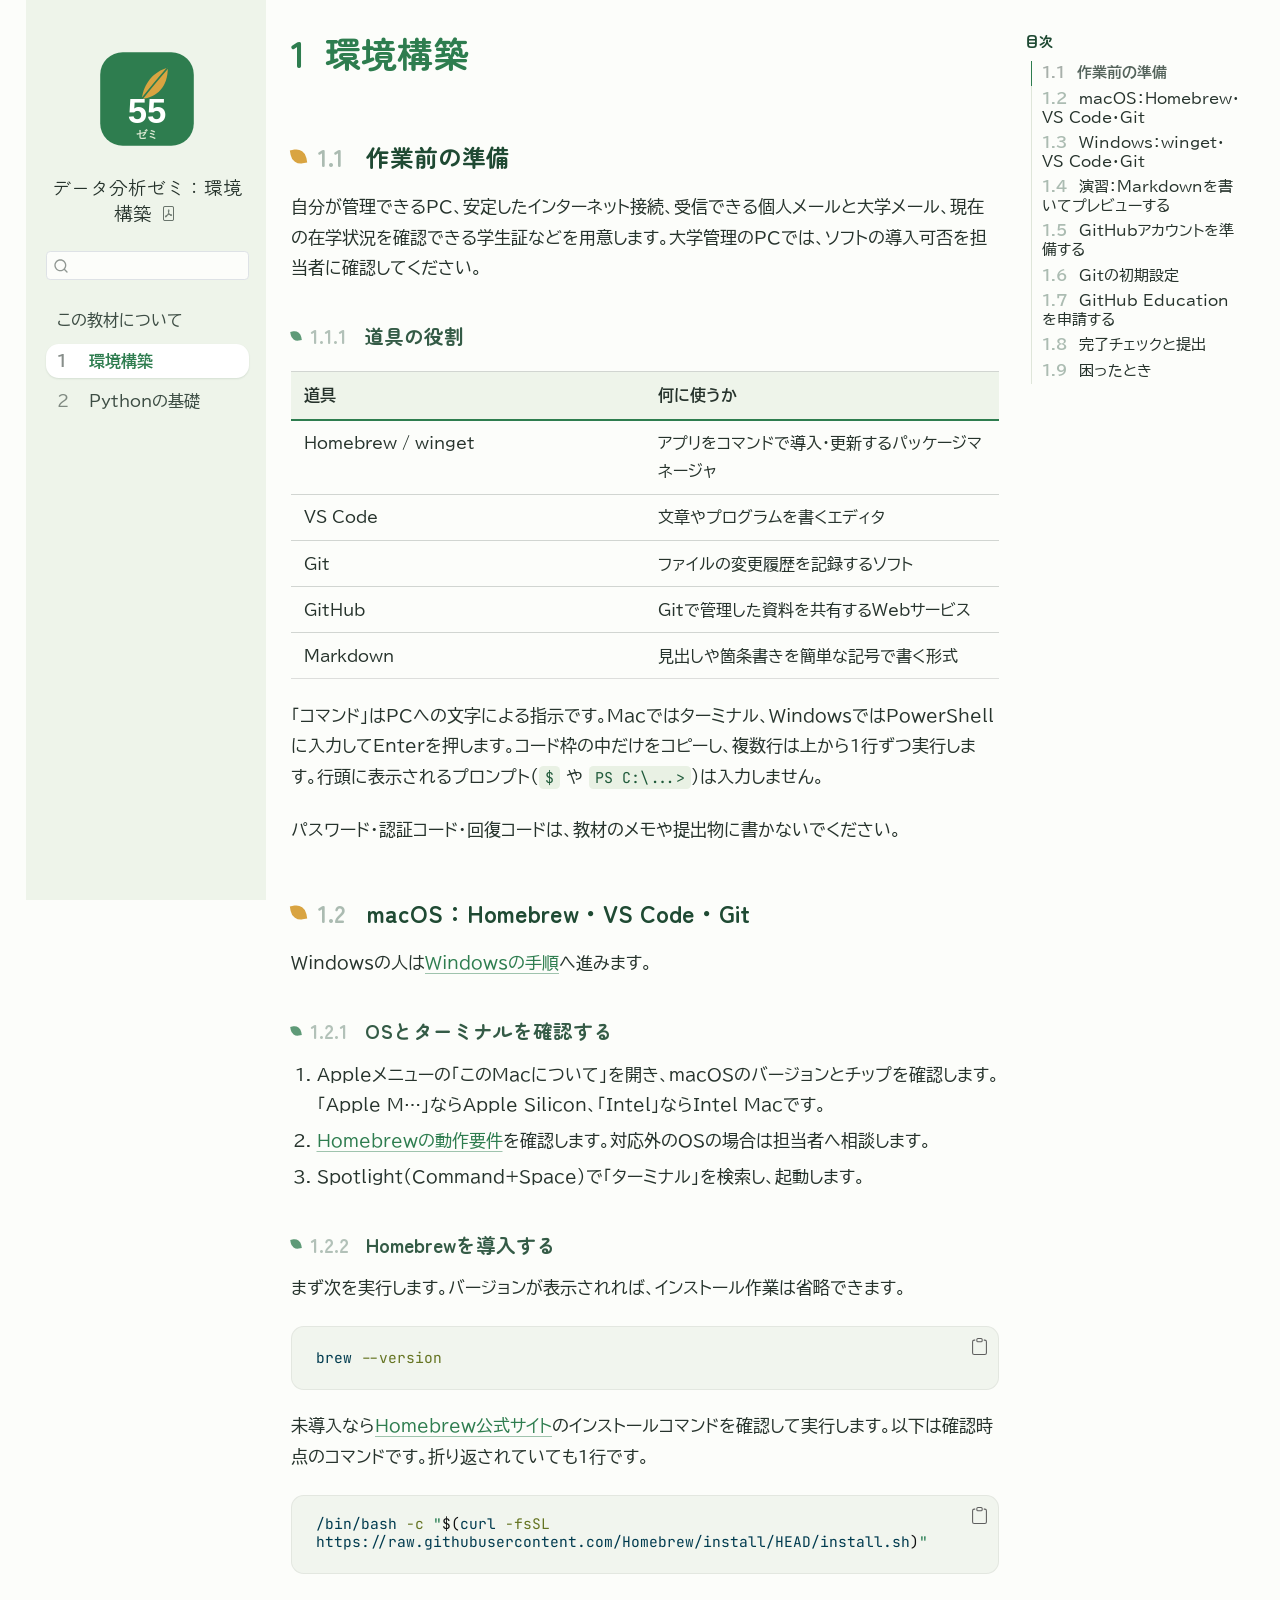
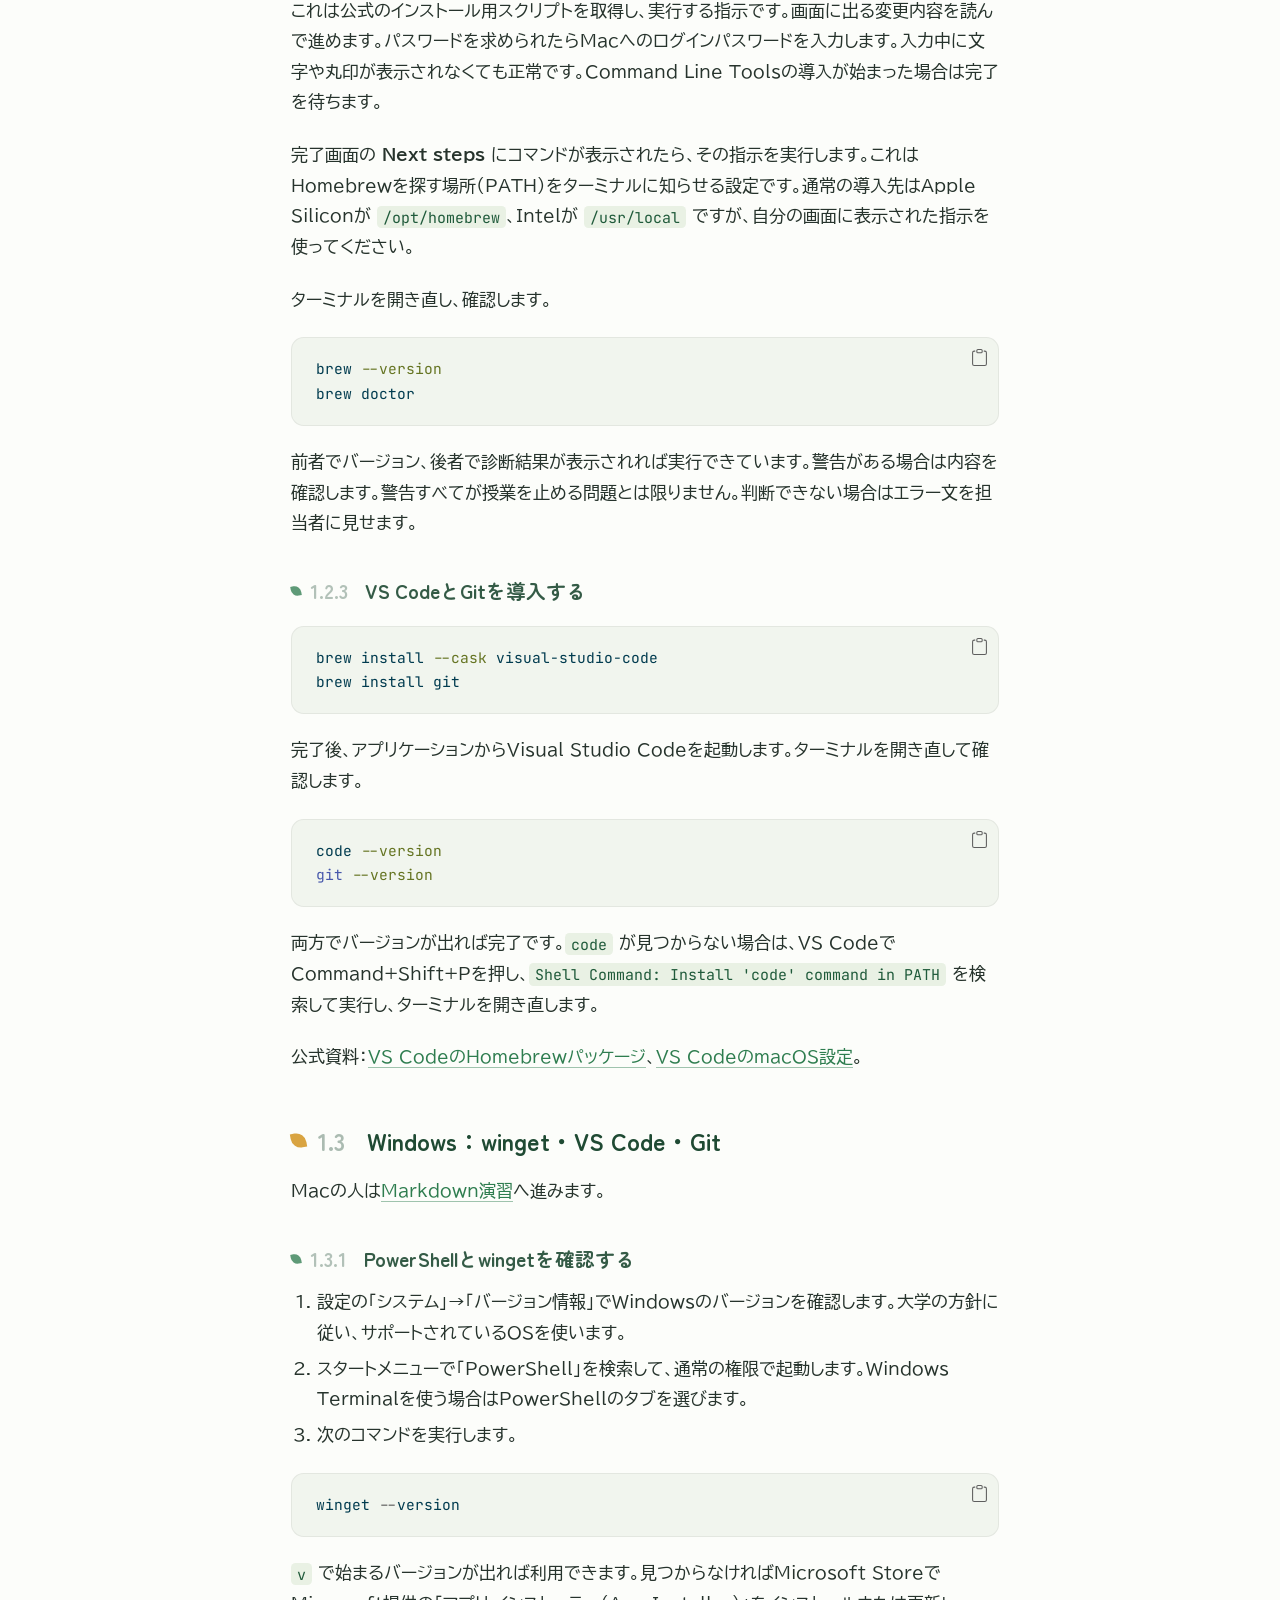
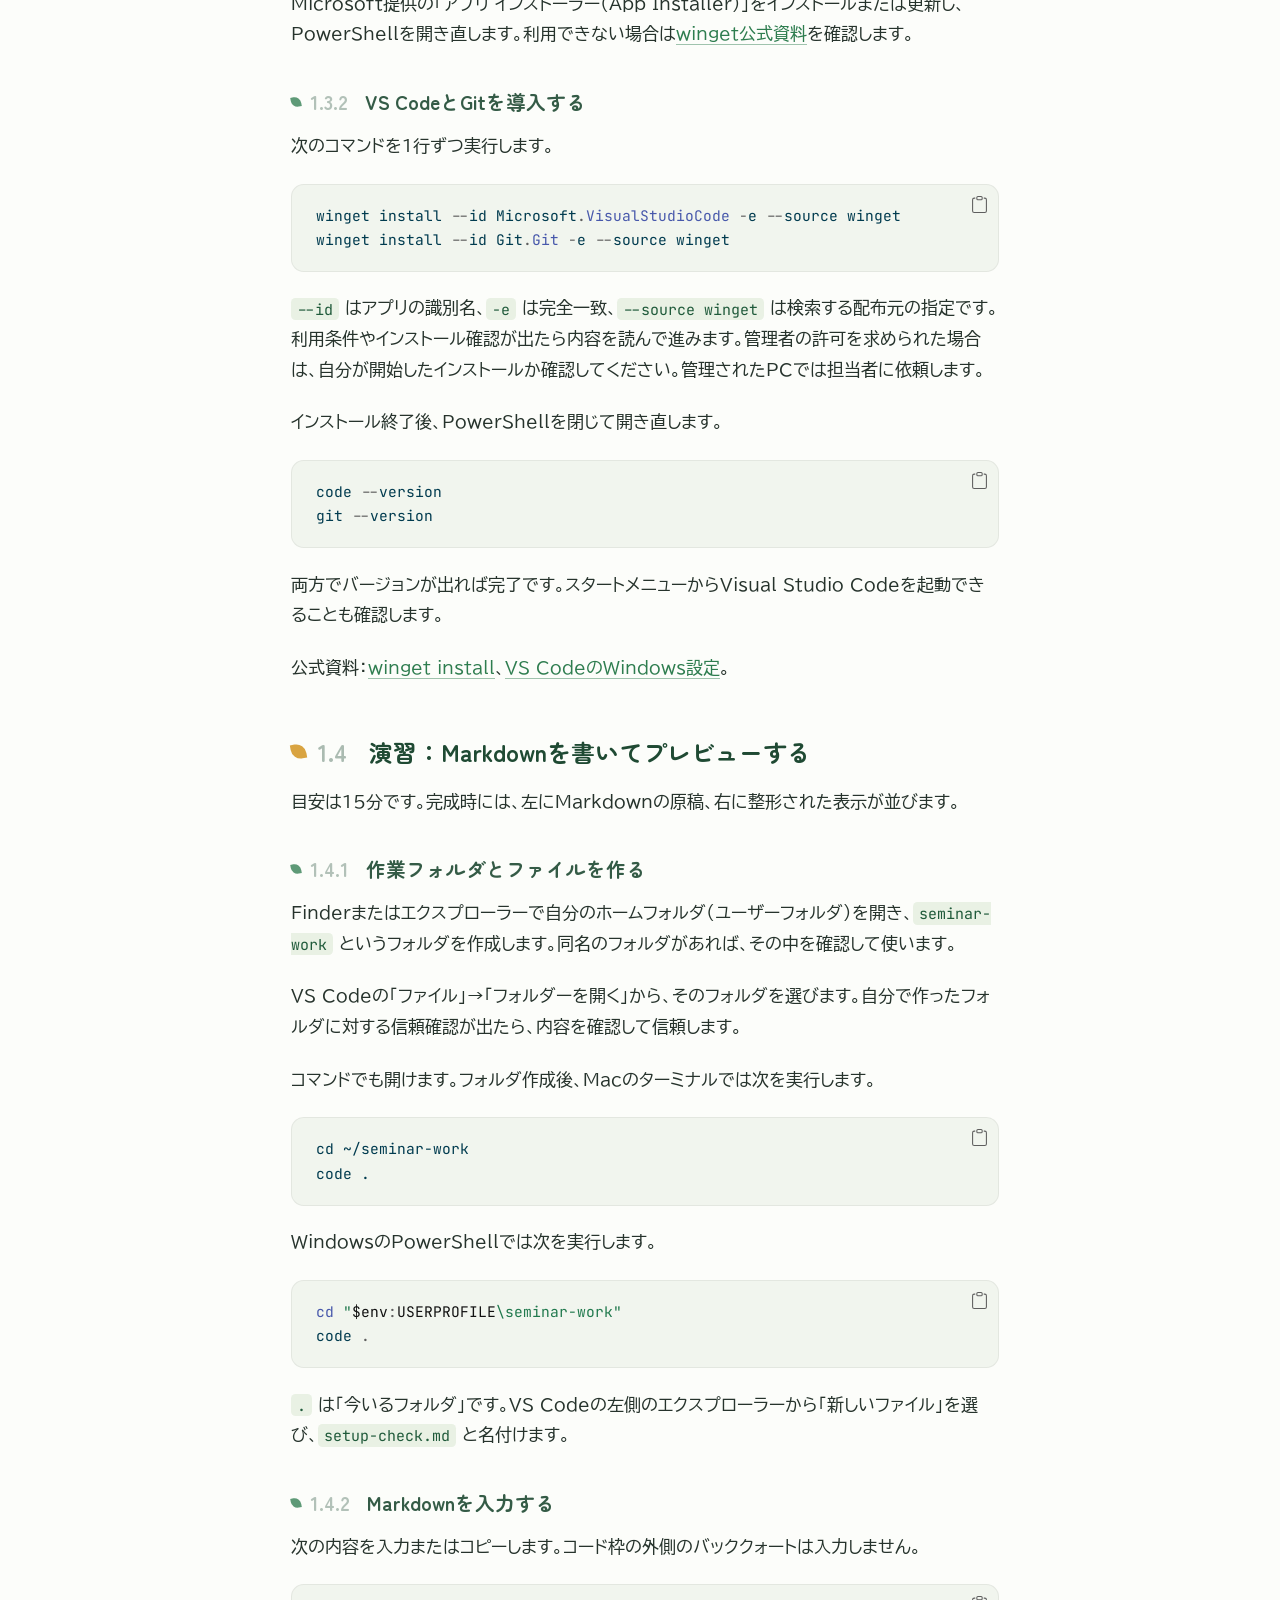
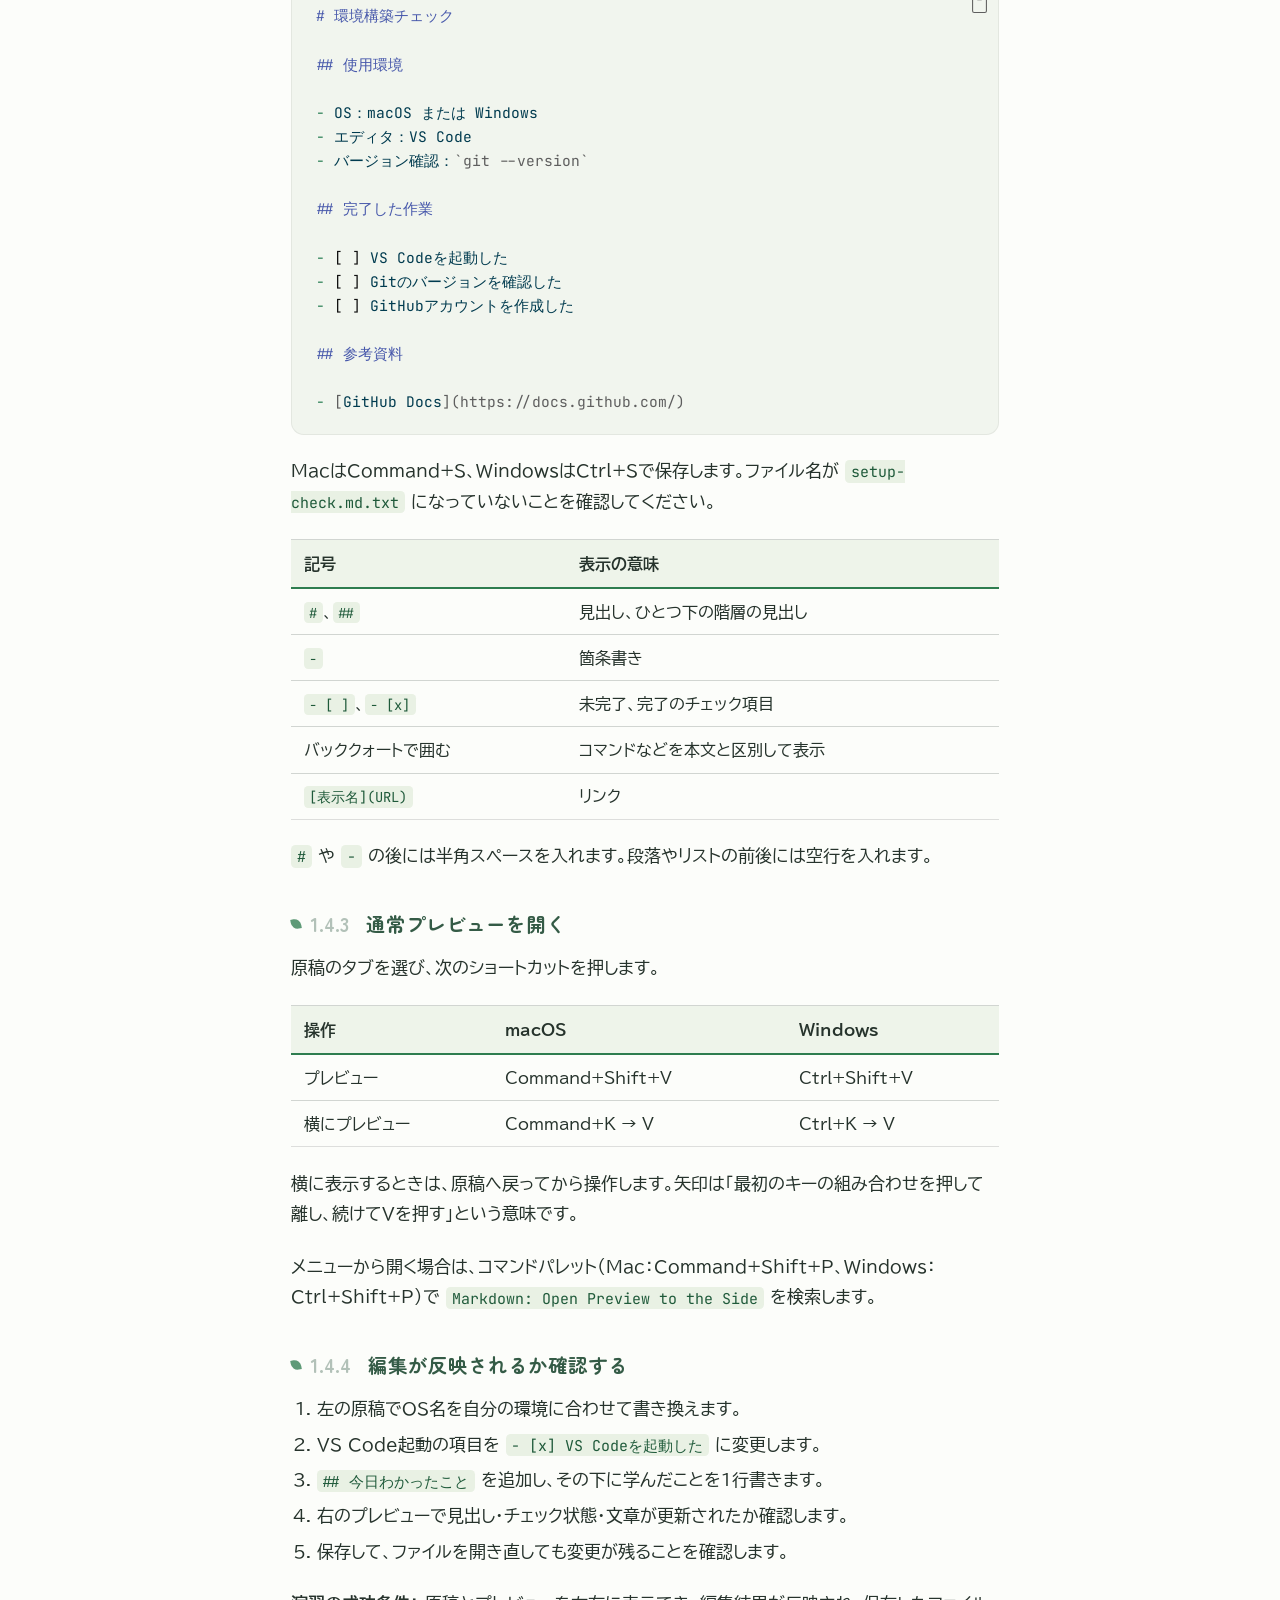
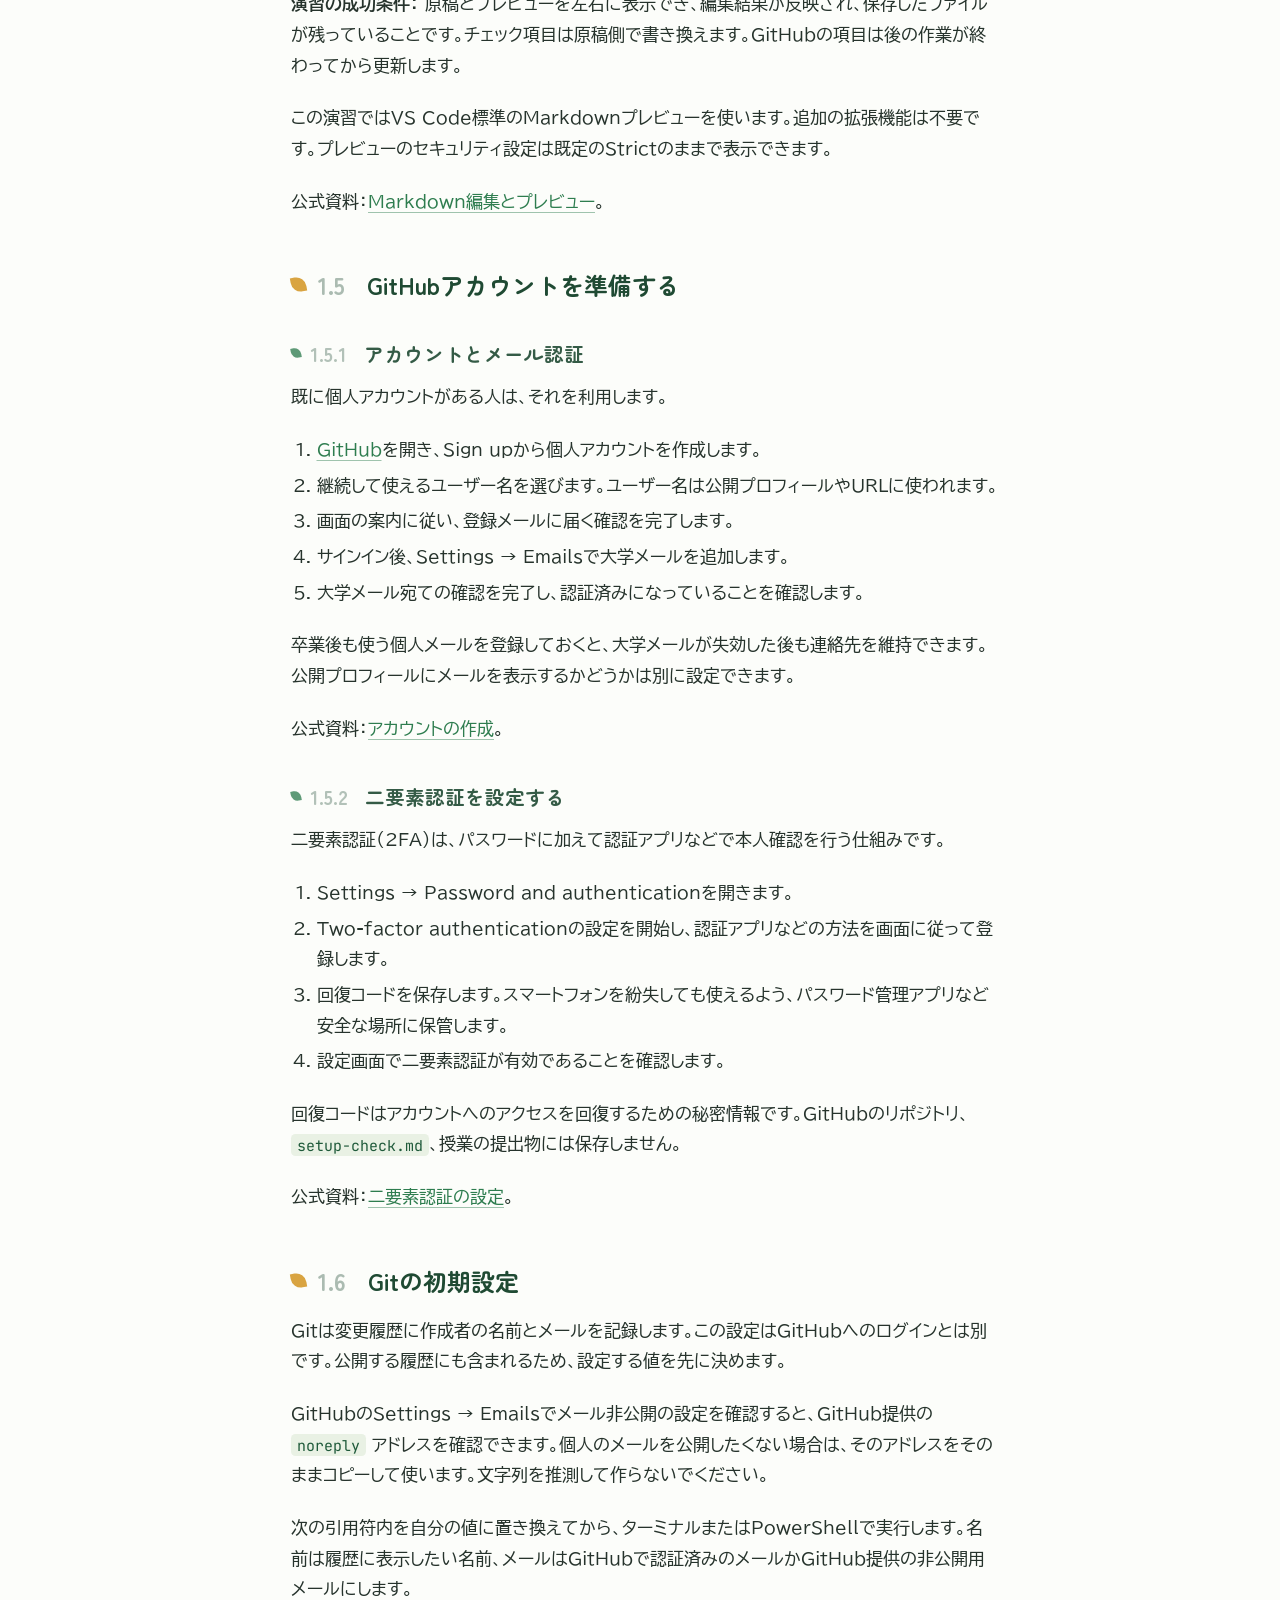
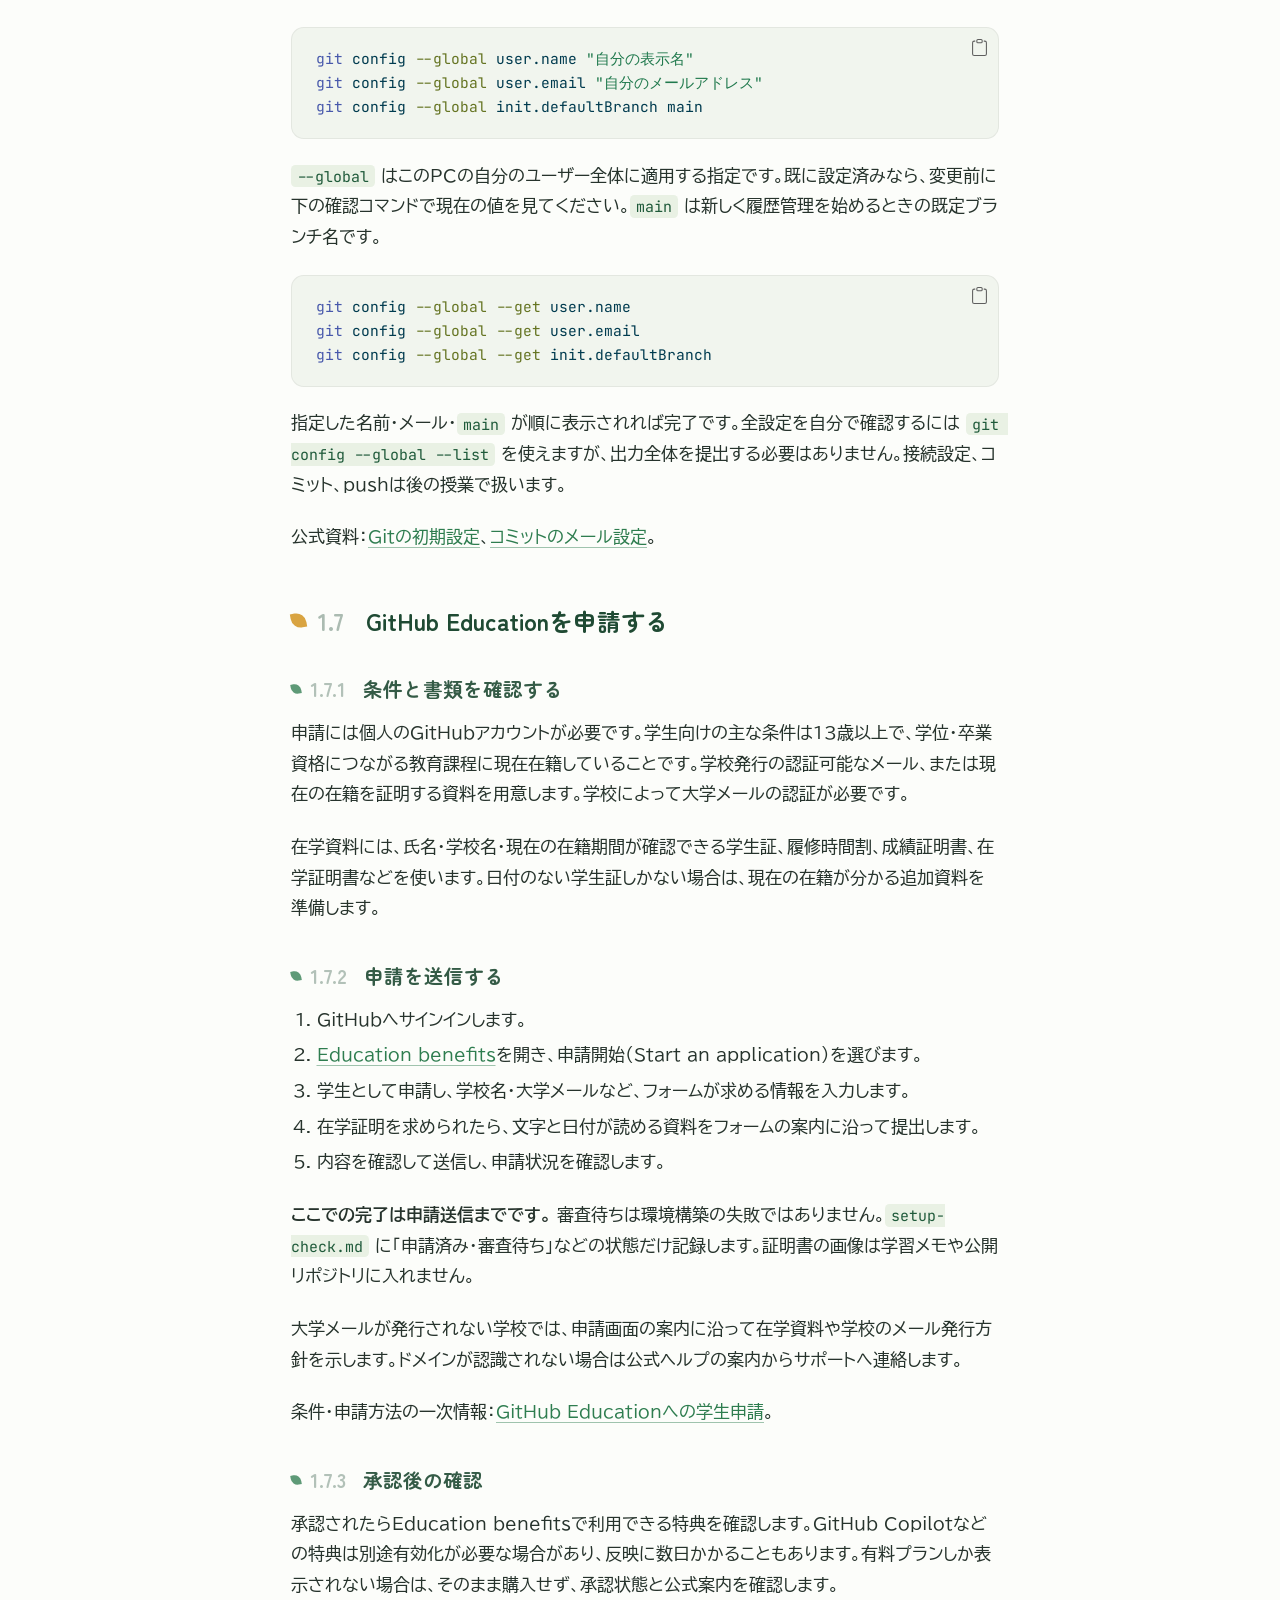
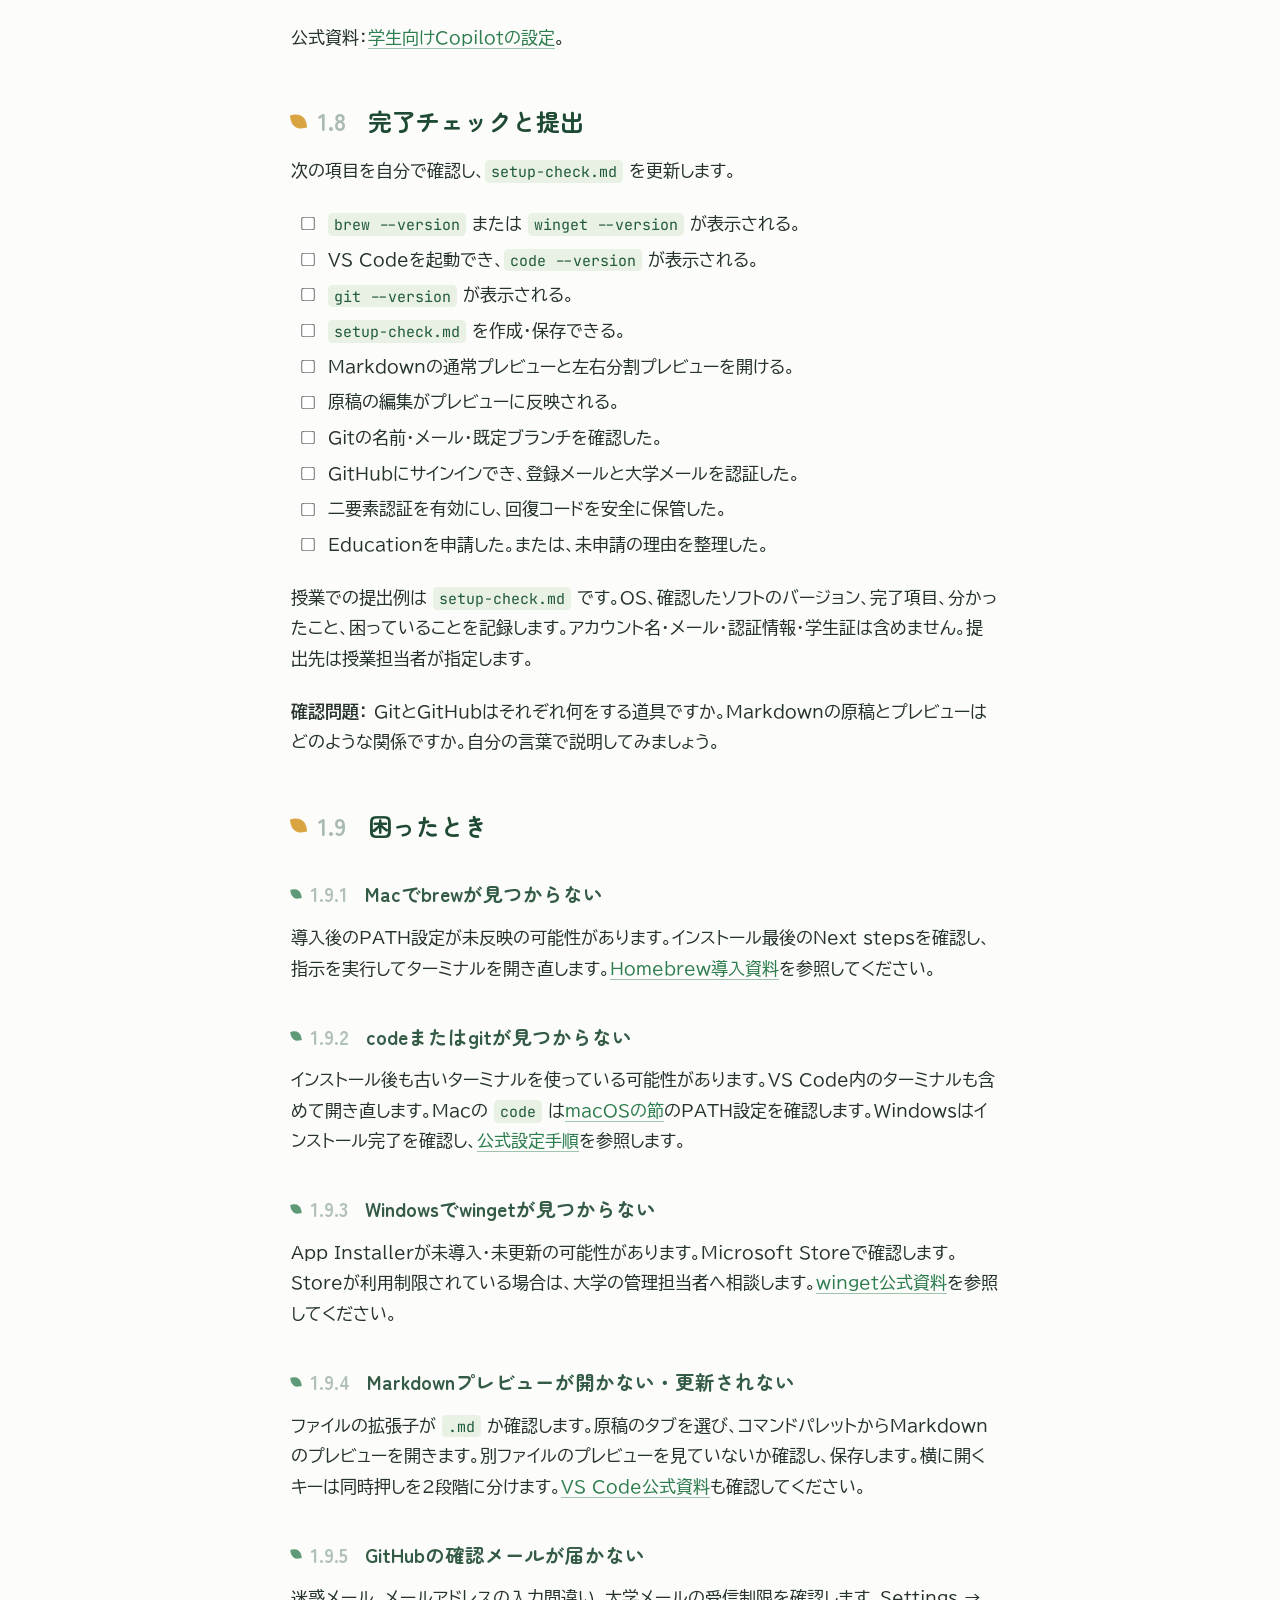
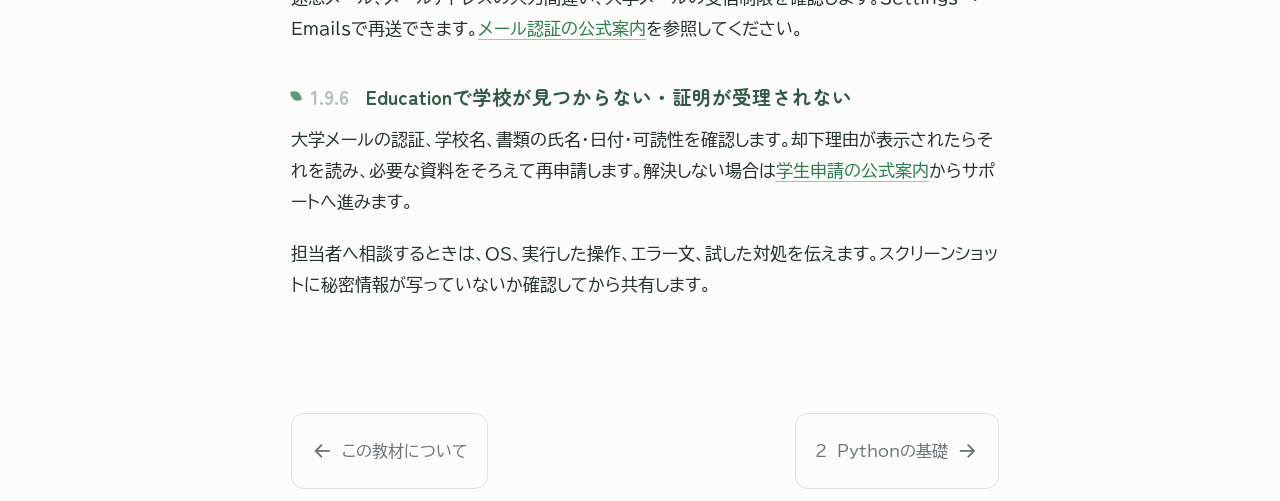
==== commit 10f25294: "Built site for gh-pages" ====
--- a/lesson/environment-setup.html
+++ b/lesson/environment-setup.html
@@ -71,6 +71,7 @@
 <script src="../site_libs/quarto-search/fuse.min.js"></script>
 <script src="../site_libs/quarto-search/quarto-search.js"></script>
 <meta name="quarto:offset" content="../">
+<link href="../lesson/python-basics.html" rel="next">
 <link href="../index.html" rel="prev">
 <script src="../site_libs/quarto-html/quarto.js" type="module"></script>
 <script src="../site_libs/quarto-html/tabsets/tabsets.js" type="module"></script>
@@ -164,6 +165,12 @@
   <div class="sidebar-item-container"> 
   <a href="../lesson/environment-setup.html" class="sidebar-item-text sidebar-link active">
  <span class="menu-text"><span class="chapter-number">1</span>&nbsp; <span class="chapter-title">環境構築</span></span></a>
+  </div>
+</li>
+        <li class="sidebar-item">
+  <div class="sidebar-item-container"> 
+  <a href="../lesson/python-basics.html" class="sidebar-item-text sidebar-link">
+ <span class="menu-text"><span class="chapter-number">2</span>&nbsp; <span class="chapter-title">Pythonの基礎</span></span></a>
   </div>
 </li>
     </ul>
@@ -949,6 +956,9 @@
       </a>          
   </div>
   <div class="nav-page nav-page-next">
+      <a href="../lesson/python-basics.html" class="pagination-link" aria-label="Pythonの基礎">
+        <span class="nav-page-text"><span class="chapter-number">2</span>&nbsp; <span class="chapter-title">Pythonの基礎</span></span> <i class="bi bi-arrow-right-short"></i>
+      </a>
   </div>
 </nav>
 </div> <!-- /content -->
